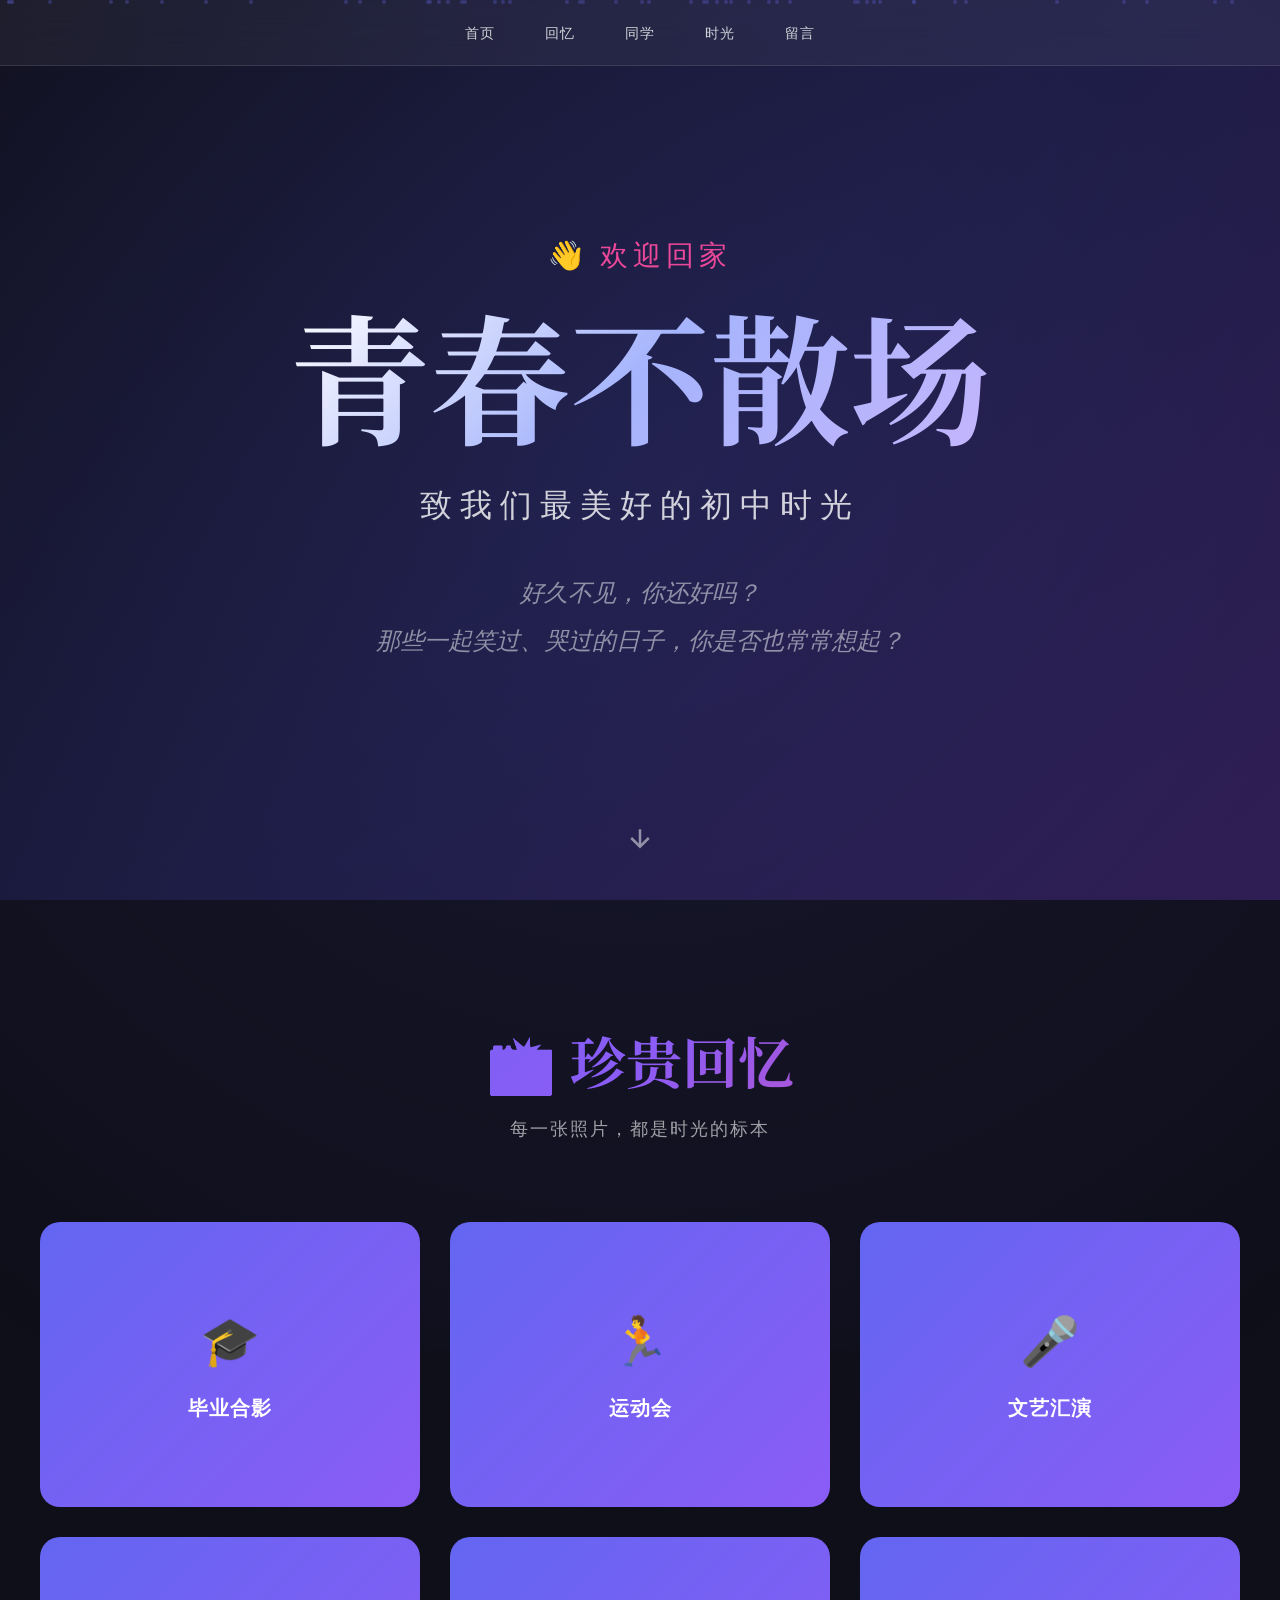
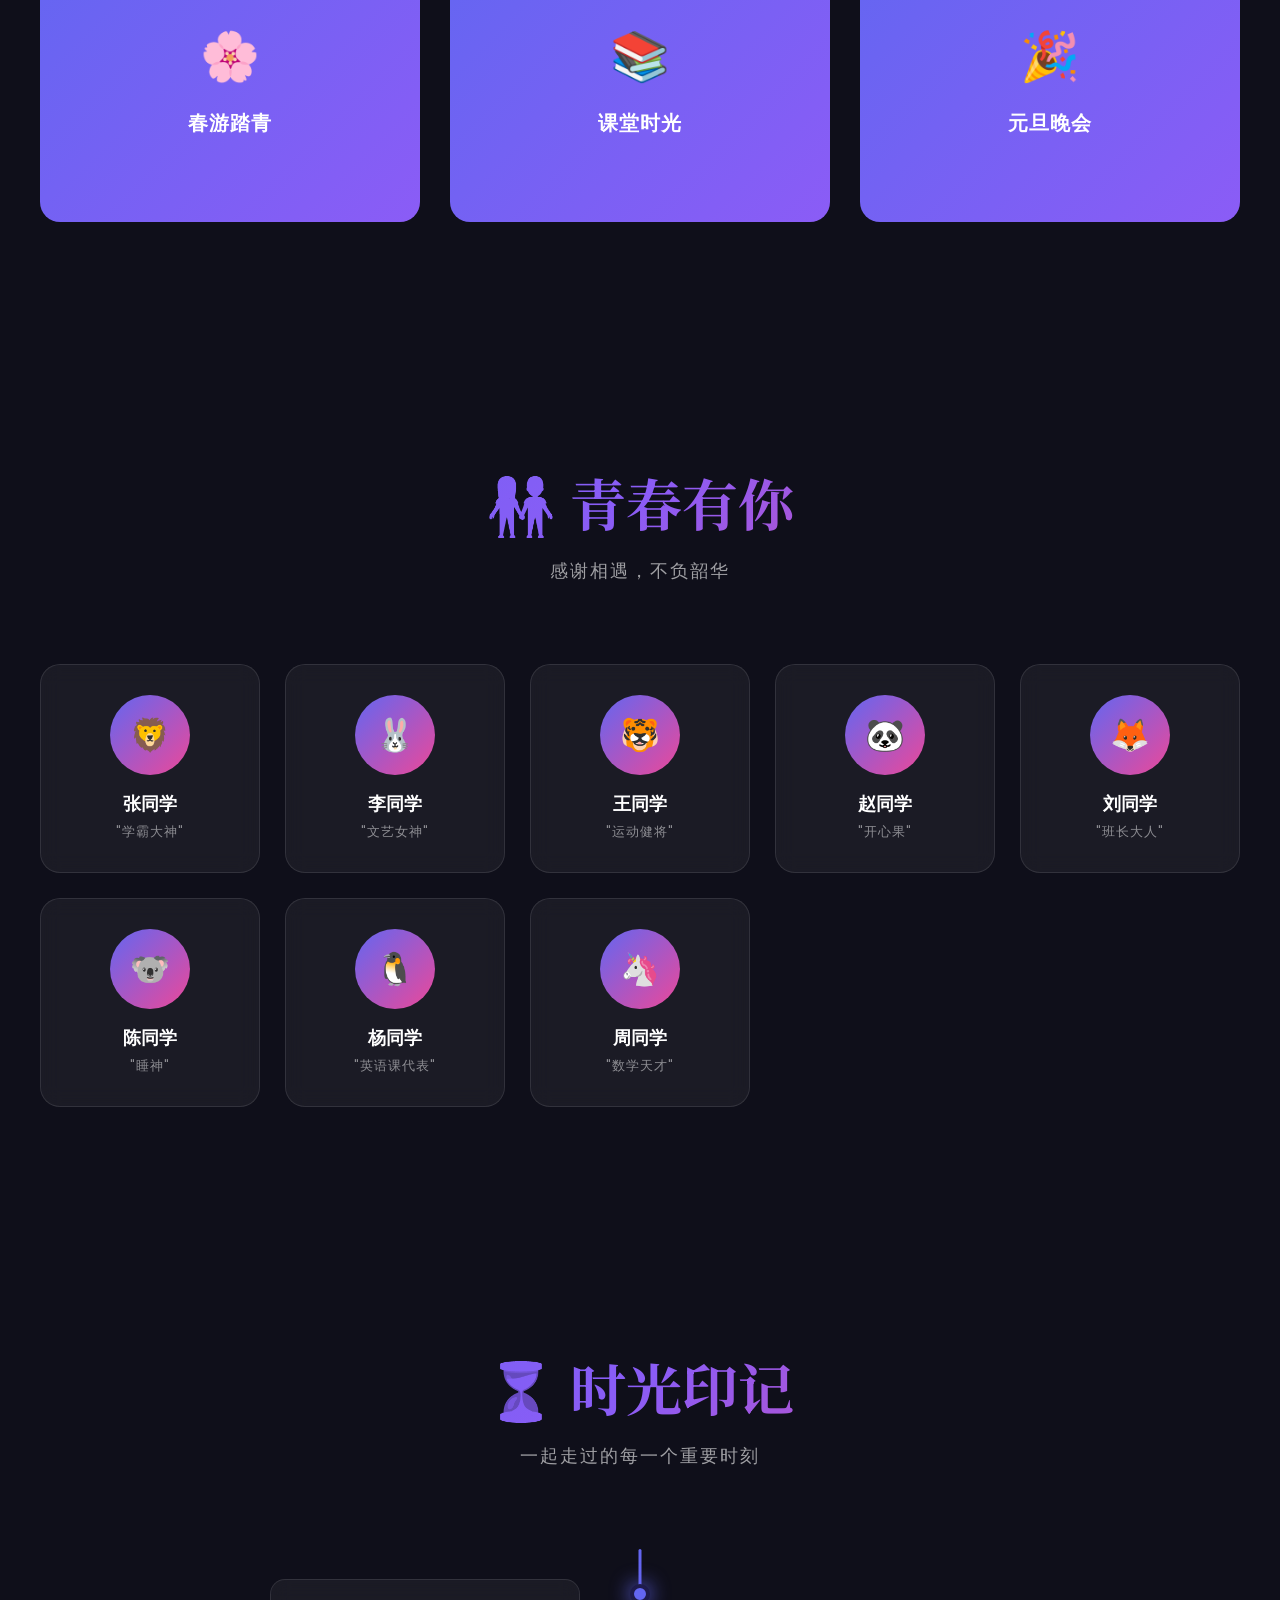
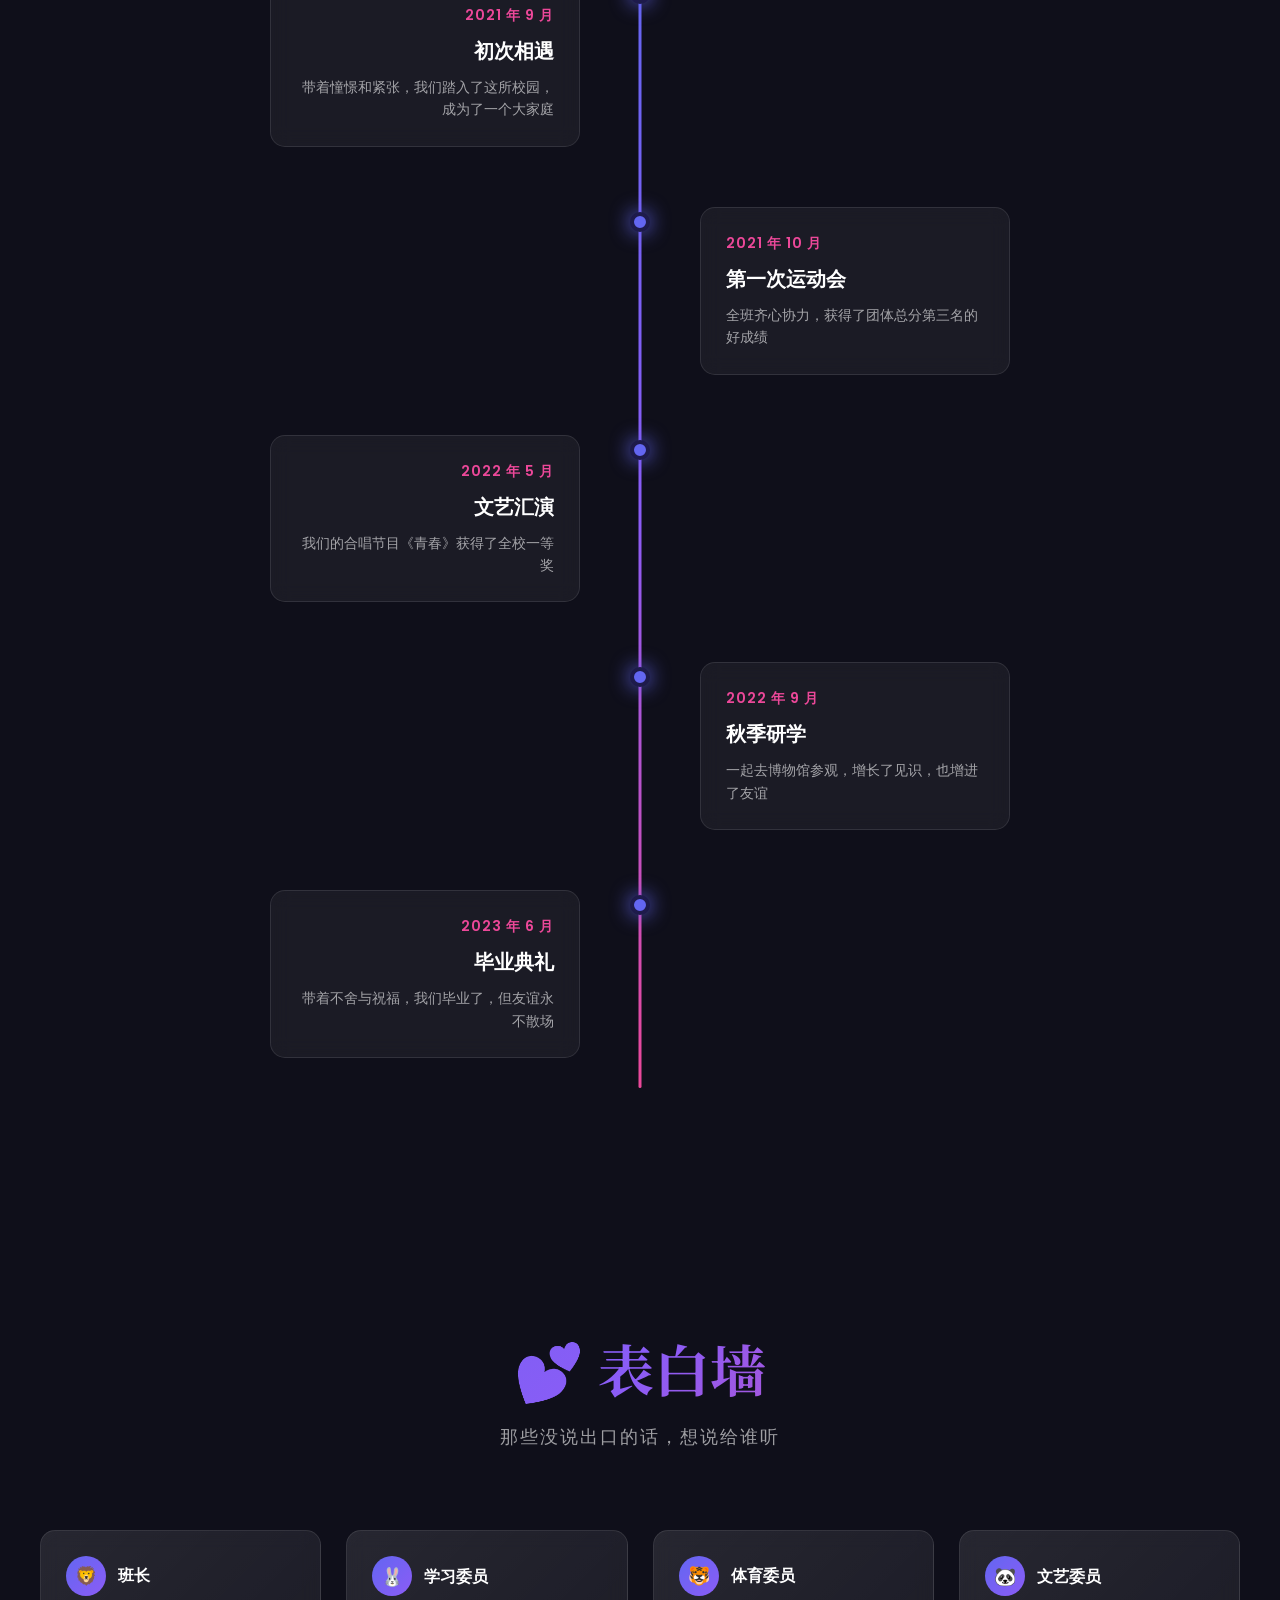
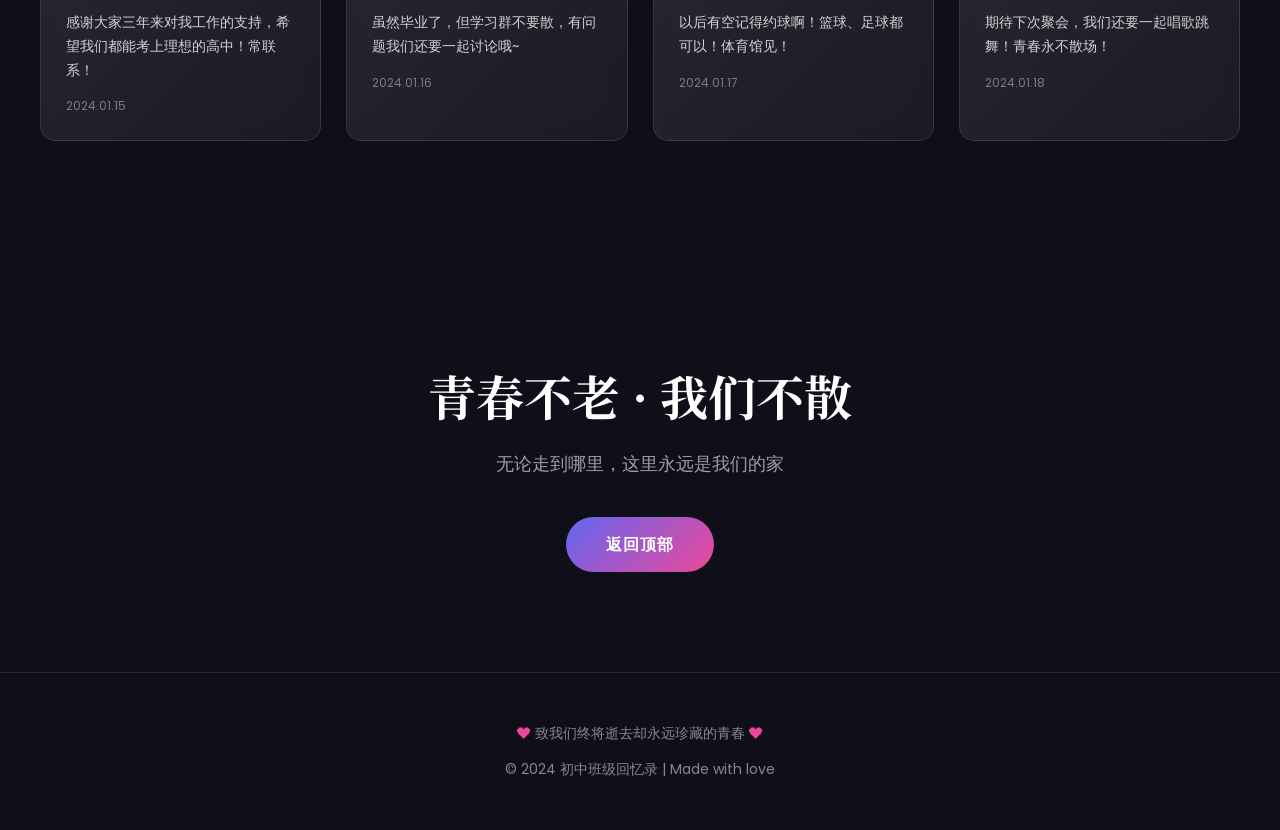
==== index.html @ 896d6f44 "Add files via upload" ====
<!DOCTYPE html>
<html lang="zh-CN">
<head>
    <meta charset="UTF-8">
    <meta name="viewport" content="width=device-width, initial-scale=1.0">
    <title>我们的初中时光 - 班级回忆录</title>
    <link href="https://fonts.googleapis.com/css2?family=Noto+Serif+SC:wght@400;700&family=Poppins:wght@300;400;600&display=swap" rel="stylesheet">
    <style>
        * {
            margin: 0;
            padding: 0;
            box-sizing: border-box;
        }
        
        :root {
            --primary: #6366f1;
            --secondary: #8b5cf6;
            --accent: #ec4899;
            --dark: #1e1b4b;
            --light: #f8fafc;
        }
        
        html {
            scroll-behavior: smooth;
        }
        
        body {
            font-family: 'Poppins', 'Microsoft YaHei', sans-serif;
            background: #0f0f1a;
            color: #fff;
            overflow-x: hidden;
        }
        
        /* 动态背景 */
        .bg-animation {
            position: fixed;
            top: 0;
            left: 0;
            width: 100%;
            height: 100%;
            z-index: -1;
            background: linear-gradient(135deg, #0f0f1a 0%, #1a1a3e 50%, #2d1b4e 100%);
        }
        
        .bg-animation::before {
            content: '';
            position: absolute;
            top: -50%;
            left: -50%;
            width: 200%;
            height: 200%;
            background: radial-gradient(circle, rgba(99,102,241,0.1) 0%, transparent 70%);
            animation: rotate 30s linear infinite;
        }
        
        @keyframes rotate {
            0% { transform: rotate(0deg); }
            100% { transform: rotate(360deg); }
        }
        
        /* 粒子效果 */
        .particles {
            position: fixed;
            top: 0;
            left: 0;
            width: 100%;
            height: 100%;
            z-index: -1;
            overflow: hidden;
        }
        
        .particle {
            position: absolute;
            width: 4px;
            height: 4px;
            background: rgba(99,102,241,0.6);
            border-radius: 50%;
            animation: float 15s infinite;
        }
        
        @keyframes float {
            0%, 100% { transform: translateY(100vh) rotate(0deg); opacity: 0; }
            10% { opacity: 1; }
            90% { opacity: 1; }
            100% { transform: translateY(-100vh) rotate(720deg); opacity: 0; }
        }
        
        /* 导航栏 - 玻璃拟态 */
        nav {
            position: fixed;
            top: 0;
            width: 100%;
            padding: 20px 0;
            z-index: 1000;
            background: rgba(255,255,255,0.05);
            backdrop-filter: blur(20px);
            border-bottom: 1px solid rgba(255,255,255,0.1);
            transition: all 0.3s;
        }
        
        nav.scrolled {
            background: rgba(15,15,26,0.95);
            padding: 15px 0;
        }
        
        nav ul {
            list-style: none;
            display: flex;
            justify-content: center;
            gap: 50px;
        }
        
        nav a {
            text-decoration: none;
            color: rgba(255,255,255,0.8);
            font-weight: 500;
            font-size: 14px;
            letter-spacing: 1px;
            text-transform: uppercase;
            position: relative;
            transition: color 0.3s;
        }
        
        nav a::after {
            content: '';
            position: absolute;
            bottom: -5px;
            left: 0;
            width: 0;
            height: 2px;
            background: linear-gradient(90deg, var(--primary), var(--accent));
            transition: width 0.3s;
        }
        
        nav a:hover {
            color: #fff;
        }
        
        nav a:hover::after {
            width: 100%;
        }
        
        /* 主容器 */
        .container {
            max-width: 1400px;
            margin: 0 auto;
            padding: 0 40px;
        }
        
        /* Hero 区域 */
        .hero {
            height: 100vh;
            display: flex;
            flex-direction: column;
            justify-content: center;
            align-items: center;
            text-align: center;
            position: relative;
            padding: 0 5%;
        }
        
        .hero-content {
            max-width: 100%;
        }
        
        .welcome-text {
            font-size: clamp(18px, 3vw, 28px);
            color: var(--accent);
            letter-spacing: 5px;
            margin-bottom: 20px;
            animation: fadeInUp 1s ease;
            text-transform: uppercase;
        }
        
        .hero h1 {
            font-family: 'Noto Serif SC', serif;
            font-size: clamp(56px, 12vw, 140px);
            font-weight: 700;
            background: linear-gradient(135deg, #fff 0%, #a5b4fc 50%, #c4b5fd 100%);
            -webkit-background-clip: text;
            -webkit-text-fill-color: transparent;
            background-clip: text;
            margin-bottom: 30px;
            animation: fadeInUp 1s ease 0.2s backwards;
            line-height: 1.1;
        }
        
        .hero-subtitle {
            font-size: clamp(20px, 4vw, 32px);
            color: rgba(255,255,255,0.8);
            letter-spacing: 8px;
            animation: fadeInUp 1s ease 0.4s backwards;
            text-transform: uppercase;
        }
        
        .hero-nostalgia {
            font-size: clamp(16px, 3vw, 24px);
            color: rgba(255,255,255,0.5);
            margin-top: 40px;
            line-height: 2;
            font-style: italic;
            animation: fadeInUp 1s ease 0.6s backwards;
            max-width: 800px;
            margin-left: auto;
            margin-right: auto;
        }
        
        .hero-scroll {
            position: absolute;
            bottom: 40px;
            animation: bounce 2s infinite;
        }
        
        .hero-scroll svg {
            width: 30px;
            height: 30px;
            stroke: rgba(255,255,255,0.5);
        }
        
        @keyframes fadeInUp {
            from {
                opacity: 0;
                transform: translateY(30px);
            }
            to {
                opacity: 1;
                transform: translateY(0);
            }
        }
        
        @keyframes bounce {
            0%, 100% { transform: translateY(0); }
            50% { transform: translateY(10px); }
        }
        
        /* 章节通用样式 */
        section {
            padding: 120px 0;
            position: relative;
        }
        
        .section-header {
            text-align: center;
            margin-bottom: 80px;
        }
        
        .section-header h2 {
            font-family: 'Noto Serif SC', serif;
            font-size: clamp(32px, 5vw, 56px);
            margin-bottom: 15px;
            background: linear-gradient(135deg, var(--primary), var(--secondary), var(--accent));
            -webkit-background-clip: text;
            -webkit-text-fill-color: transparent;
            background-clip: text;
        }
        
        .section-header p {
            color: rgba(255,255,255,0.6);
            font-size: 18px;
            letter-spacing: 2px;
        }
        
        /* 照片墙 - 3D 卡片 */
        .photo-grid {
            display: grid;
            grid-template-columns: repeat(auto-fit, minmax(300px, 1fr));
            gap: 30px;
        }
        
        .photo-card {
            position: relative;
            border-radius: 20px;
            overflow: hidden;
            aspect-ratio: 4/3;
            cursor: pointer;
            transition: all 0.5s cubic-bezier(0.4, 0, 0.2, 1);
        }
        
        .photo-card::before {
            content: '';
            position: absolute;
            inset: 0;
            background: linear-gradient(135deg, var(--primary), var(--secondary));
            z-index: 1;
        }
        
        .photo-card:hover {
            transform: translateY(-10px) scale(1.02);
            box-shadow: 0 30px 60px rgba(99,102,241,0.3);
        }
        
        .photo-content {
            position: absolute;
            inset: 0;
            z-index: 2;
            display: flex;
            flex-direction: column;
            justify-content: center;
            align-items: center;
            padding: 30px;
        }
        
        .photo-icon {
            font-size: 48px;
            margin-bottom: 15px;
        }
        
        .photo-title {
            font-size: 20px;
            font-weight: 600;
            letter-spacing: 1px;
        }
        
        .photo-overlay {
            position: absolute;
            inset: 0;
            background: rgba(0,0,0,0.7);
            z-index: 3;
            display: flex;
            align-items: center;
            justify-content: center;
            opacity: 0;
            transition: opacity 0.3s;
        }
        
        .photo-card:hover .photo-overlay {
            opacity: 1;
        }
        
        .photo-overlay span {
            color: #fff;
            font-size: 16px;
            letter-spacing: 2px;
        }
        
        /* 同学录 - 悬浮卡片 */
        .classmate-grid {
            display: grid;
            grid-template-columns: repeat(auto-fill, minmax(180px, 1fr));
            gap: 25px;
        }
        
        .classmate-card {
            background: rgba(255,255,255,0.05);
            border: 1px solid rgba(255,255,255,0.1);
            border-radius: 20px;
            padding: 30px 20px;
            text-align: center;
            backdrop-filter: blur(10px);
            transition: all 0.4s cubic-bezier(0.4, 0, 0.2, 1);
            position: relative;
            overflow: hidden;
        }
        
        .classmate-card::before {
            content: '';
            position: absolute;
            top: 0;
            left: -100%;
            width: 100%;
            height: 100%;
            background: linear-gradient(90deg, transparent, rgba(255,255,255,0.1), transparent);
            transition: left 0.5s;
        }
        
        .classmate-card:hover::before {
            left: 100%;
        }
        
        .classmate-card:hover {
            transform: translateY(-10px);
            background: rgba(255,255,255,0.1);
            border-color: var(--primary);
            box-shadow: 0 20px 40px rgba(99,102,241,0.2);
        }
        
        .avatar {
            width: 80px;
            height: 80px;
            border-radius: 50%;
            background: linear-gradient(135deg, var(--primary), var(--accent));
            margin: 0 auto 15px;
            display: flex;
            align-items: center;
            justify-content: center;
            font-size: 32px;
        }
        
        .classmate-name {
            font-size: 18px;
            font-weight: 600;
            margin-bottom: 5px;
        }
        
        .classmate-nickname {
            font-size: 13px;
            color: rgba(255,255,255,0.5);
            letter-spacing: 1px;
        }
        
        /* 时间轴 - 垂直设计 */
        .timeline {
            position: relative;
            max-width: 800px;
            margin: 0 auto;
        }
        
        .timeline::before {
            content: '';
            position: absolute;
            left: 50%;
            transform: translateX(-50%);
            width: 3px;
            height: 100%;
            background: linear-gradient(180deg, var(--primary), var(--secondary), var(--accent));
            border-radius: 3px;
        }
        
        .timeline-item {
            position: relative;
            padding: 30px;
            width: 50%;
            opacity: 0;
            transform: translateY(50px);
            transition: all 0.6s ease;
        }
        
        .timeline-item.visible {
            opacity: 1;
            transform: translateY(0);
        }
        
        .timeline-item:nth-child(odd) {
            left: 0;
            padding-right: 60px;
            text-align: right;
        }
        
        .timeline-item:nth-child(even) {
            left: 50%;
            padding-left: 60px;
        }
        
        .timeline-dot {
            position: absolute;
            top: 35px;
            width: 20px;
            height: 20px;
            background: var(--primary);
            border: 4px solid var(--dark);
            border-radius: 50%;
            box-shadow: 0 0 20px var(--primary);
        }
        
        .timeline-item:nth-child(odd) .timeline-dot {
            right: -10px;
        }
        
        .timeline-item:nth-child(even) .timeline-dot {
            left: -10px;
        }
        
        .timeline-content {
            background: rgba(255,255,255,0.05);
            border: 1px solid rgba(255,255,255,0.1);
            border-radius: 15px;
            padding: 25px;
            backdrop-filter: blur(10px);
            transition: all 0.3s;
        }
        
        .timeline-content:hover {
            background: rgba(255,255,255,0.1);
            transform: scale(1.02);
        }
        
        .timeline-date {
            font-size: 14px;
            color: var(--accent);
            font-weight: 600;
            margin-bottom: 10px;
            letter-spacing: 1px;
        }
        
        .timeline-title {
            font-size: 20px;
            font-weight: 600;
            margin-bottom: 10px;
        }
        
        .timeline-desc {
            font-size: 14px;
            color: rgba(255,255,255,0.6);
            line-height: 1.6;
        }
        
        /* 留言板 - 便签风格 */
        .message-board {
            display: grid;
            grid-template-columns: repeat(auto-fit, minmax(280px, 1fr));
            gap: 25px;
        }
        
        .message-card {
            background: linear-gradient(135deg, rgba(255,255,255,0.1), rgba(255,255,255,0.05));
            border: 1px solid rgba(255,255,255,0.1);
            border-radius: 15px;
            padding: 25px;
            position: relative;
            transition: all 0.3s;
            backdrop-filter: blur(10px);
        }
        
        .message-card:hover {
            transform: translateY(-5px) rotate(2deg);
            box-shadow: 0 15px 35px rgba(99,102,241,0.2);
        }
        
        .message-card:nth-child(even):hover {
            transform: translateY(-5px) rotate(-2deg);
        }
        
        .message-author {
            display: flex;
            align-items: center;
            gap: 12px;
            margin-bottom: 15px;
        }
        
        .message-avatar {
            width: 40px;
            height: 40px;
            border-radius: 50%;
            background: linear-gradient(135deg, var(--primary), var(--secondary));
            display: flex;
            align-items: center;
            justify-content: center;
            font-size: 18px;
        }
        
        .message-name {
            font-weight: 600;
            font-size: 16px;
        }
        
        .message-content {
            color: rgba(255,255,255,0.8);
            line-height: 1.7;
            font-size: 14px;
        }
        
        .message-date {
            margin-top: 15px;
            font-size: 12px;
            color: rgba(255,255,255,0.4);
        }
        
        /* CTA 区域 */
        .cta {
            text-align: center;
            padding: 100px 0;
        }
        
        .cta h2 {
            font-family: 'Noto Serif SC', serif;
            font-size: clamp(32px, 5vw, 48px);
            margin-bottom: 20px;
        }
        
        .cta p {
            color: rgba(255,255,255,0.6);
            font-size: 18px;
            margin-bottom: 40px;
        }
        
        .btn {
            display: inline-block;
            padding: 15px 40px;
            background: linear-gradient(135deg, var(--primary), var(--accent));
            color: #fff;
            text-decoration: none;
            border-radius: 30px;
            font-weight: 600;
            letter-spacing: 1px;
            transition: all 0.3s;
            border: none;
            cursor: pointer;
        }
        
        .btn:hover {
            transform: translateY(-3px);
            box-shadow: 0 15px 30px rgba(99,102,241,0.4);
        }
        
        /* 页脚 */
        footer {
            text-align: center;
            padding: 50px 0;
            border-top: 1px solid rgba(255,255,255,0.1);
        }
        
        footer p {
            color: rgba(255,255,255,0.5);
            font-size: 14px;
        }
        
        .heart {
            color: var(--accent);
            animation: heartbeat 1.5s infinite;
        }
        
        @keyframes heartbeat {
            0%, 100% { transform: scale(1); }
            50% { transform: scale(1.2); }
        }
        
        /* 响应式 */
        @media (max-width: 768px) {
            nav ul {
                gap: 25px;
            }
            
            .timeline::before {
                left: 20px;
            }
            
            .timeline-item {
                width: 100%;
                left: 0 !important;
                padding-left: 50px !important;
                padding-right: 0 !important;
                text-align: left !important;
            }
            
            .timeline-dot {
                left: 10px !important;
                right: auto !important;
            }
            
            .container {
                padding: 0 20px;
            }
        }
        
        /* 滚动动画类 */
        .fade-in {
            opacity: 0;
            transform: translateY(30px);
            transition: all 0.6s ease;
        }
        
        .fade-in.visible {
            opacity: 1;
            transform: translateY(0);
        }
    </style>
</head>
<body>
    <!-- 动态背景 -->
    <div class="bg-animation"></div>
    
    <!-- 粒子效果 -->
    <div class="particles" id="particles"></div>
    
    <!-- 导航栏 -->
    <nav id="navbar">
        <ul>
            <li><a href="#home">首页</a></li>
            <li><a href="#photos">回忆</a></li>
            <li><a href="#classmates">同学</a></li>
            <li><a href="#timeline">时光</a></li>
            <li><a href="#messages">留言</a></li>
        </ul>
    </nav>
    
    <!-- Hero 区域 -->
    <section class="hero" id="home">
        <div class="hero-content">
            <p class="welcome-text">👋 欢迎回家</p>
            <h1>青春不散场</h1>
            <p class="hero-subtitle">致我们最美好的初中时光</p>
            <p class="hero-nostalgia">好久不见，你还好吗？<br>那些一起笑过、哭过的日子，你是否也常常想起？</p>
        </div>
        <div class="hero-scroll">
            <svg viewBox="0 0 24 24" fill="none" stroke="currentColor" stroke-width="2">
                <path d="M12 5v14M5 12l7 7 7-7"/>
            </svg>
        </div>
    </section>
    
    <div class="container">
        <!-- 照片墙 -->
        <section id="photos">
            <div class="section-header fade-in">
                <h2>📸 珍贵回忆</h2>
                <p>每一张照片，都是时光的标本</p>
            </div>
            <div class="photo-grid">
                <div class="photo-card fade-in">
                    <div class="photo-content">
                        <div class="photo-icon">🎓</div>
                        <div class="photo-title">毕业合影</div>
                    </div>
                    <div class="photo-overlay"><span>点击查看</span></div>
                </div>
                <div class="photo-card fade-in">
                    <div class="photo-content">
                        <div class="photo-icon">🏃</div>
                        <div class="photo-title">运动会</div>
                    </div>
                    <div class="photo-overlay"><span>点击查看</span></div>
                </div>
                <div class="photo-card fade-in">
                    <div class="photo-content">
                        <div class="photo-icon">🎤</div>
                        <div class="photo-title">文艺汇演</div>
                    </div>
                    <div class="photo-overlay"><span>点击查看</span></div>
                </div>
                <div class="photo-card fade-in">
                    <div class="photo-content">
                        <div class="photo-icon">🌸</div>
                        <div class="photo-title">春游踏青</div>
                    </div>
                    <div class="photo-overlay"><span>点击查看</span></div>
                </div>
                <div class="photo-card fade-in">
                    <div class="photo-content">
                        <div class="photo-icon">📚</div>
                        <div class="photo-title">课堂时光</div>
                    </div>
                    <div class="photo-overlay"><span>点击查看</span></div>
                </div>
                <div class="photo-card fade-in">
                    <div class="photo-content">
                        <div class="photo-icon">🎉</div>
                        <div class="photo-title">元旦晚会</div>
                    </div>
                    <div class="photo-overlay"><span>点击查看</span></div>
                </div>
            </div>
        </section>
        
        <!-- 同学录 -->
        <section id="classmates">
            <div class="section-header fade-in">
                <h2>👫 青春有你</h2>
                <p>感谢相遇，不负韶华</p>
            </div>
            <div class="classmate-grid">
                <div class="classmate-card fade-in">
                    <div class="avatar">🦁</div>
                    <div class="classmate-name">张同学</div>
                    <div class="classmate-nickname">"学霸大神"</div>
                </div>
                <div class="classmate-card fade-in">
                    <div class="avatar">🐰</div>
                    <div class="classmate-name">李同学</div>
                    <div class="classmate-nickname">"文艺女神"</div>
                </div>
                <div class="classmate-card fade-in">
                    <div class="avatar">🐯</div>
                    <div class="classmate-name">王同学</div>
                    <div class="classmate-nickname">"运动健将"</div>
                </div>
                <div class="classmate-card fade-in">
                    <div class="avatar">🐼</div>
                    <div class="classmate-name">赵同学</div>
                    <div class="classmate-nickname">"开心果"</div>
                </div>
                <div class="classmate-card fade-in">
                    <div class="avatar">🦊</div>
                    <div class="classmate-name">刘同学</div>
                    <div class="classmate-nickname">"班长大人"</div>
                </div>
                <div class="classmate-card fade-in">
                    <div class="avatar">🐨</div>
                    <div class="classmate-name">陈同学</div>
                    <div class="classmate-nickname">"睡神"</div>
                </div>
                <div class="classmate-card fade-in">
                    <div class="avatar">🐧</div>
                    <div class="classmate-name">杨同学</div>
                    <div class="classmate-nickname">"英语课代表"</div>
                </div>
                <div class="classmate-card fade-in">
                    <div class="avatar">🦄</div>
                    <div class="classmate-name">周同学</div>
                    <div class="classmate-nickname">"数学天才"</div>
                </div>
            </div>
        </section>
        
        <!-- 时间轴 -->
        <section id="timeline">
            <div class="section-header fade-in">
                <h2>⏳ 时光印记</h2>
                <p>一起走过的每一个重要时刻</p>
            </div>
            <div class="timeline">
                <div class="timeline-item">
                    <div class="timeline-dot"></div>
                    <div class="timeline-content">
                        <div class="timeline-date">2021 年 9 月</div>
                        <div class="timeline-title">初次相遇</div>
                        <div class="timeline-desc">带着憧憬和紧张，我们踏入了这所校园，成为了一个大家庭</div>
                    </div>
                </div>
                <div class="timeline-item">
                    <div class="timeline-dot"></div>
                    <div class="timeline-content">
                        <div class="timeline-date">2021 年 10 月</div>
                        <div class="timeline-title">第一次运动会</div>
                        <div class="timeline-desc">全班齐心协力，获得了团体总分第三名的好成绩</div>
                    </div>
                </div>
                <div class="timeline-item">
                    <div class="timeline-dot"></div>
                    <div class="timeline-content">
                        <div class="timeline-date">2022 年 5 月</div>
                        <div class="timeline-title">文艺汇演</div>
                        <div class="timeline-desc">我们的合唱节目《青春》获得了全校一等奖</div>
                    </div>
                </div>
                <div class="timeline-item">
                    <div class="timeline-dot"></div>
                    <div class="timeline-content">
                        <div class="timeline-date">2022 年 9 月</div>
                        <div class="timeline-title">秋季研学</div>
                        <div class="timeline-desc">一起去博物馆参观，增长了见识，也增进了友谊</div>
                    </div>
                </div>
                <div class="timeline-item">
                    <div class="timeline-dot"></div>
                    <div class="timeline-content">
                        <div class="timeline-date">2023 年 6 月</div>
                        <div class="timeline-title">毕业典礼</div>
                        <div class="timeline-desc">带着不舍与祝福，我们毕业了，但友谊永不散场</div>
                    </div>
                </div>
            </div>
        </section>
        
        <!-- 留言板 -->
        <section id="messages">
            <div class="section-header fade-in">
                <h2>💕 表白墙</h2>
                <p>那些没说出口的话，想说给谁听</p>
            </div>
            <div class="message-board">
                <div class="message-card fade-in">
                    <div class="message-author">
                        <div class="message-avatar">🦁</div>
                        <div class="message-name">班长</div>
                    </div>
                    <div class="message-content">
                        感谢大家三年来对我工作的支持，希望我们都能考上理想的高中！常联系！
                    </div>
                    <div class="message-date">2024.01.15</div>
                </div>
                <div class="message-card fade-in">
                    <div class="message-author">
                        <div class="message-avatar">🐰</div>
                        <div class="message-name">学习委员</div>
                    </div>
                    <div class="message-content">
                        虽然毕业了，但学习群不要散，有问题我们还要一起讨论哦~
                    </div>
                    <div class="message-date">2024.01.16</div>
                </div>
                <div class="message-card fade-in">
                    <div class="message-author">
                        <div class="message-avatar">🐯</div>
                        <div class="message-name">体育委员</div>
                    </div>
                    <div class="message-content">
                        以后有空记得约球啊！篮球、足球都可以！体育馆见！
                    </div>
                    <div class="message-date">2024.01.17</div>
                </div>
                <div class="message-card fade-in">
                    <div class="message-author">
                        <div class="message-avatar">🐼</div>
                        <div class="message-name">文艺委员</div>
                    </div>
                    <div class="message-content">
                        期待下次聚会，我们还要一起唱歌跳舞！青春永不散场！
                    </div>
                    <div class="message-date">2024.01.18</div>
                </div>
            </div>
        </section>
        
        <!-- CTA -->
        <section class="cta fade-in">
            <h2>青春不老 · 我们不散</h2>
            <p>无论走到哪里，这里永远是我们的家</p>
            <a href="#home" class="btn">返回顶部</a>
        </section>
    </div>
    
    <!-- 页脚 -->
    <footer>
        <p>
            <span class="heart">❤</span> 致我们终将逝去却永远珍藏的青春 
            <span class="heart">❤</span>
        </p>
        <p style="margin-top: 15px;">© 2024 初中班级回忆录 | Made with love</p>
    </footer>
    
    <script>
        // 粒子效果
        function createParticles() {
            const container = document.getElementById('particles');
            for (let i = 0; i < 50; i++) {
                const particle = document.createElement('div');
                particle.className = 'particle';
                particle.style.left = Math.random() * 100 + '%';
                particle.style.animationDelay = Math.random() * 15 + 's';
                particle.style.animationDuration = (Math.random() * 10 + 10) + 's';
                container.appendChild(particle);
            }
        }
        createParticles();
        
        // 导航栏滚动效果
        window.addEventListener('scroll', () => {
            const nav = document.getElementById('navbar');
            if (window.scrollY > 50) {
                nav.classList.add('scrolled');
            } else {
                nav.classList.remove('scrolled');
            }
        });
        
        // 滚动动画
        const observerOptions = {
            threshold: 0.1,
            rootMargin: '0px 0px -50px 0px'
        };
        
        const observer = new IntersectionObserver((entries) => {
            entries.forEach(entry => {
                if (entry.isIntersecting) {
                    entry.target.classList.add('visible');
                }
            });
        }, observerOptions);
        
        document.querySelectorAll('.fade-in, .timeline-item').forEach(el => {
            observer.observe(el);
        });
        
        // 平滑滚动
        document.querySelectorAll('a[href^="#"]').forEach(anchor => {
            anchor.addEventListener('click', function (e) {
                e.preventDefault();
                const target = document.querySelector(this.getAttribute('href'));
                if (target) {
                    target.scrollIntoView({ behavior: 'smooth' });
                }
            });
        });
    </script>
</body>
</html>
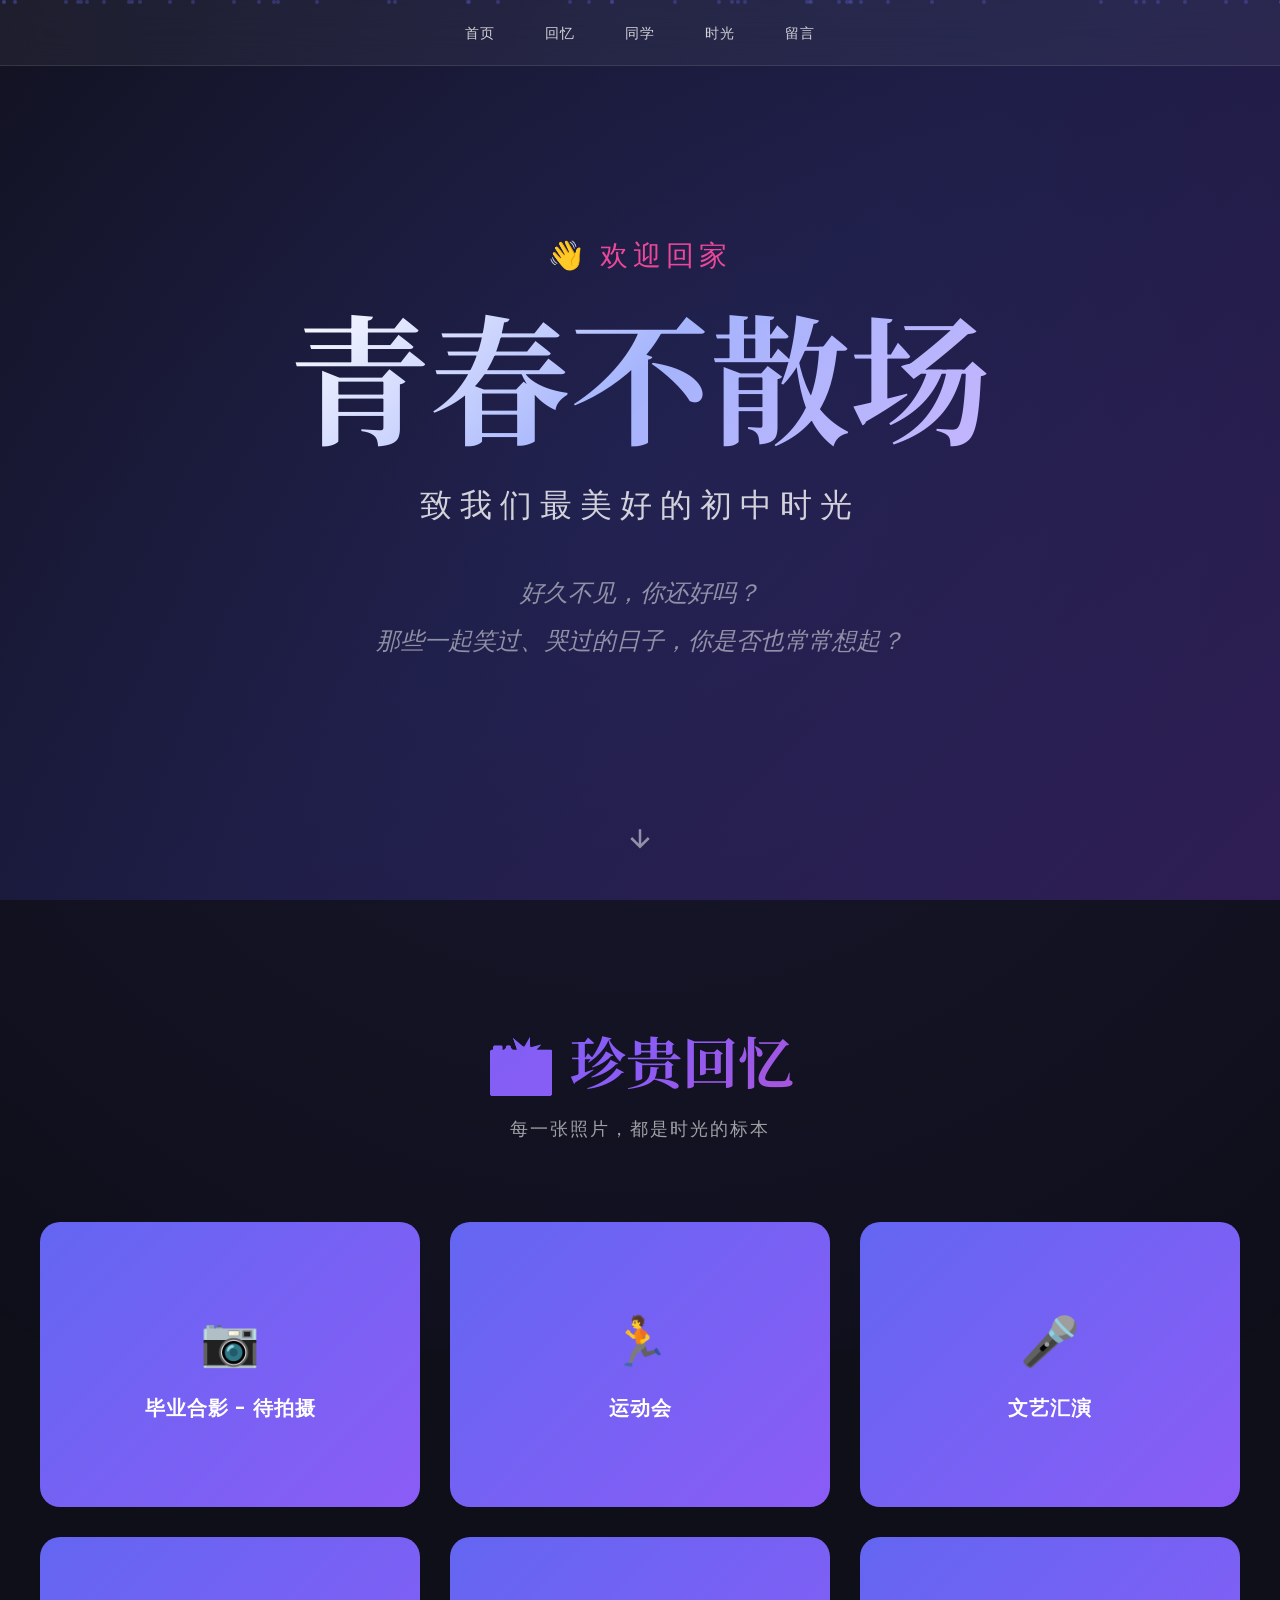
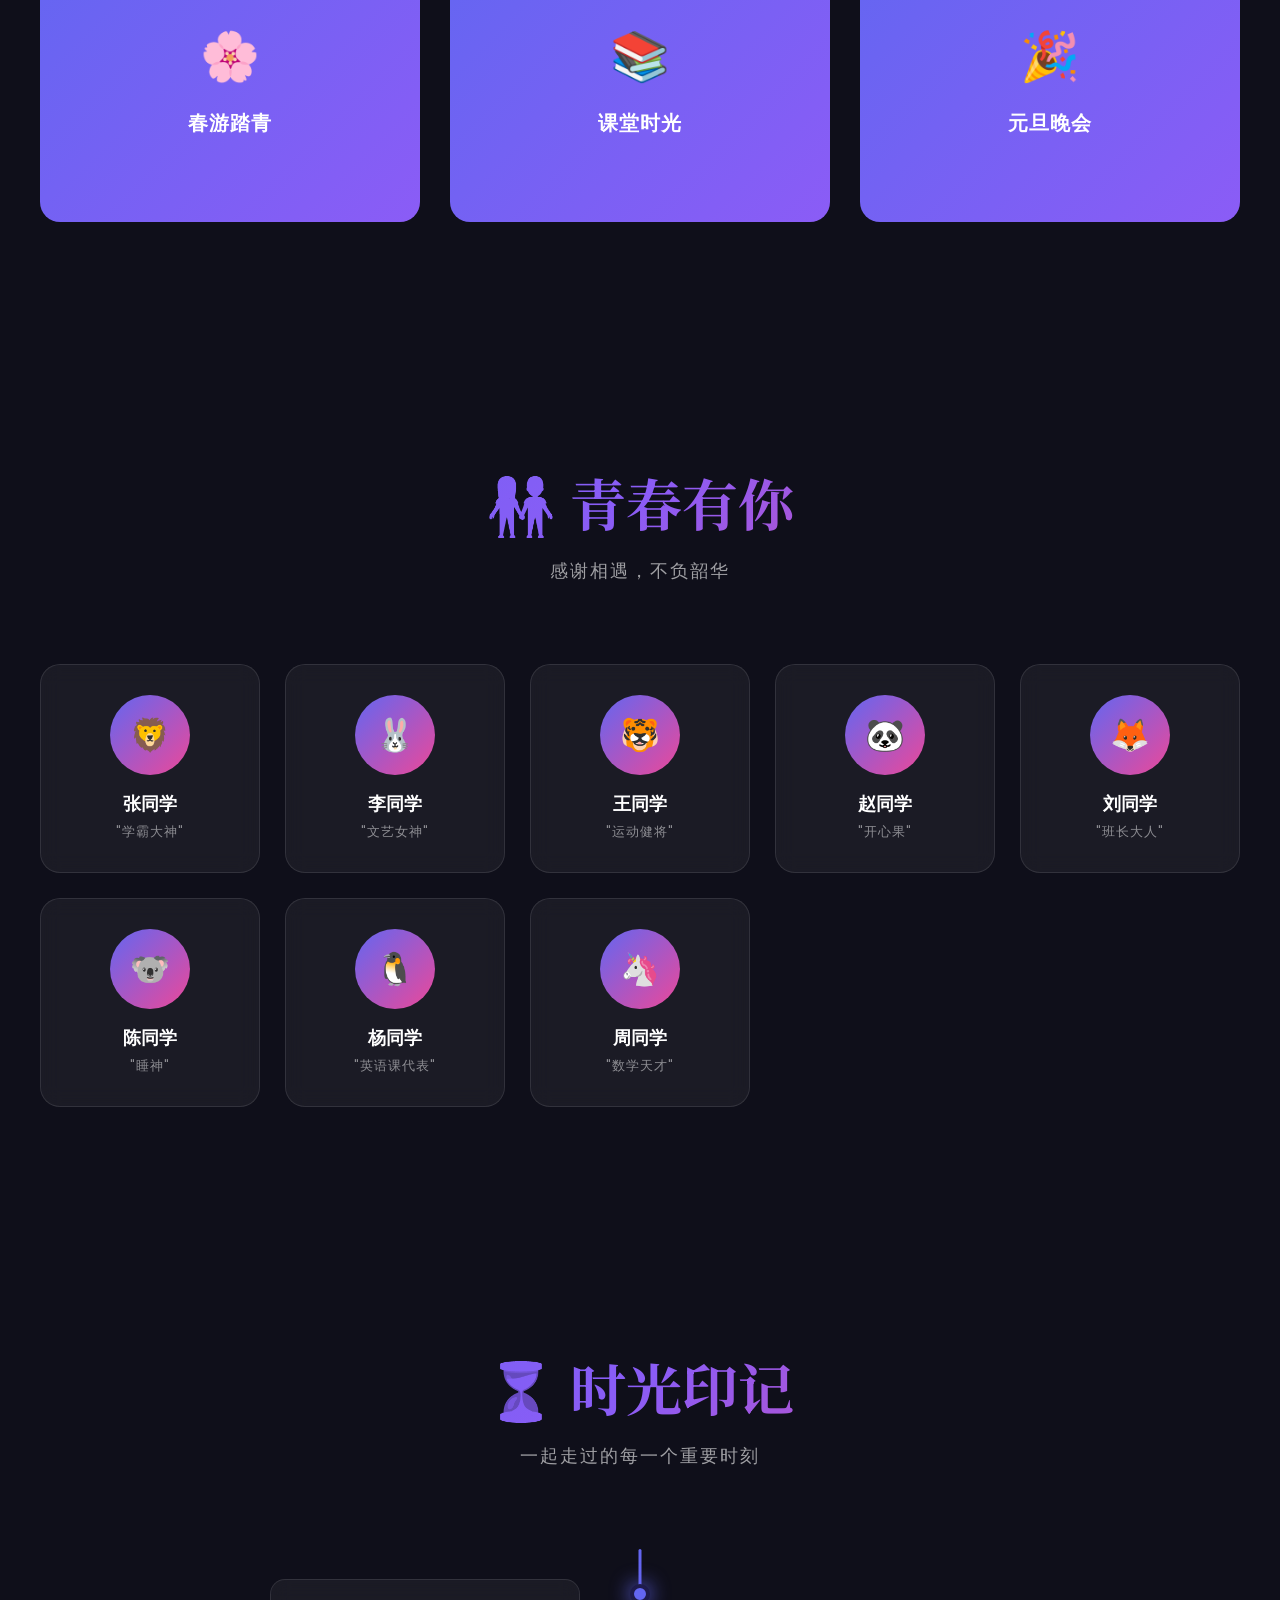
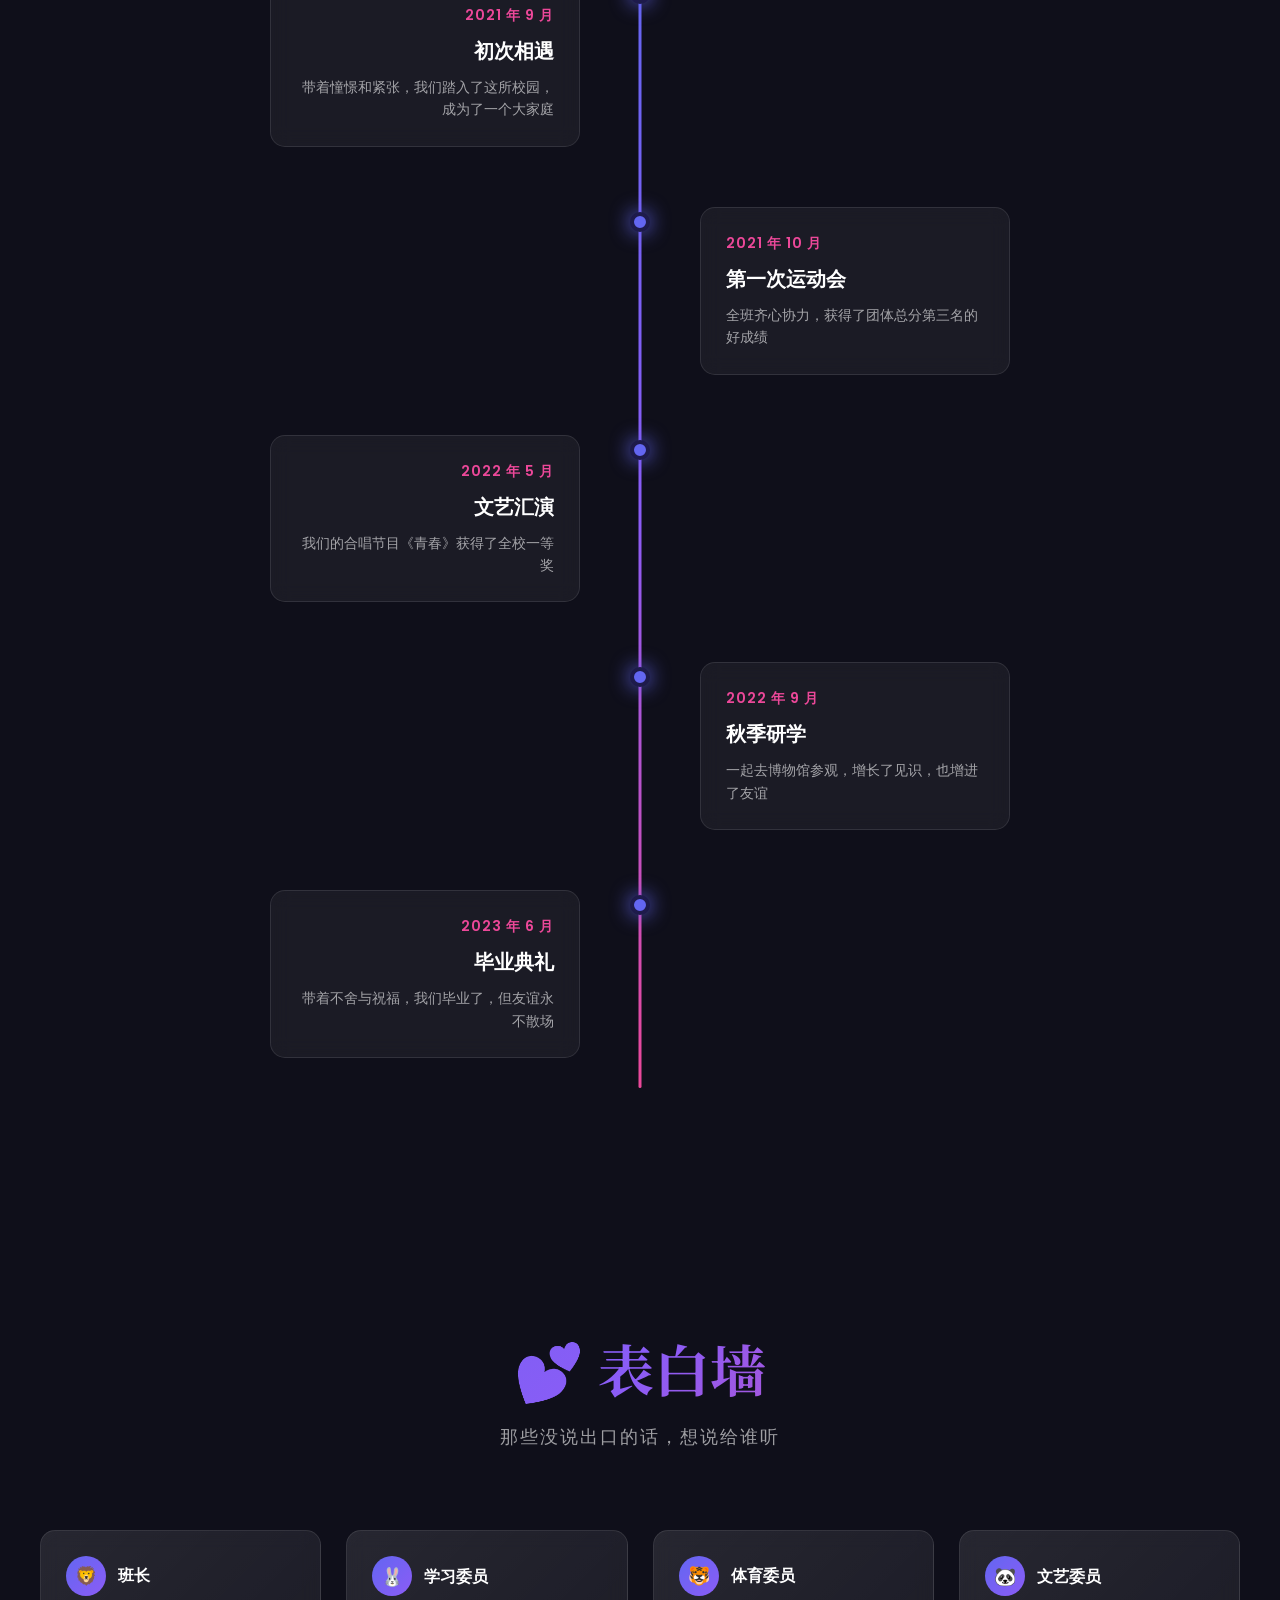
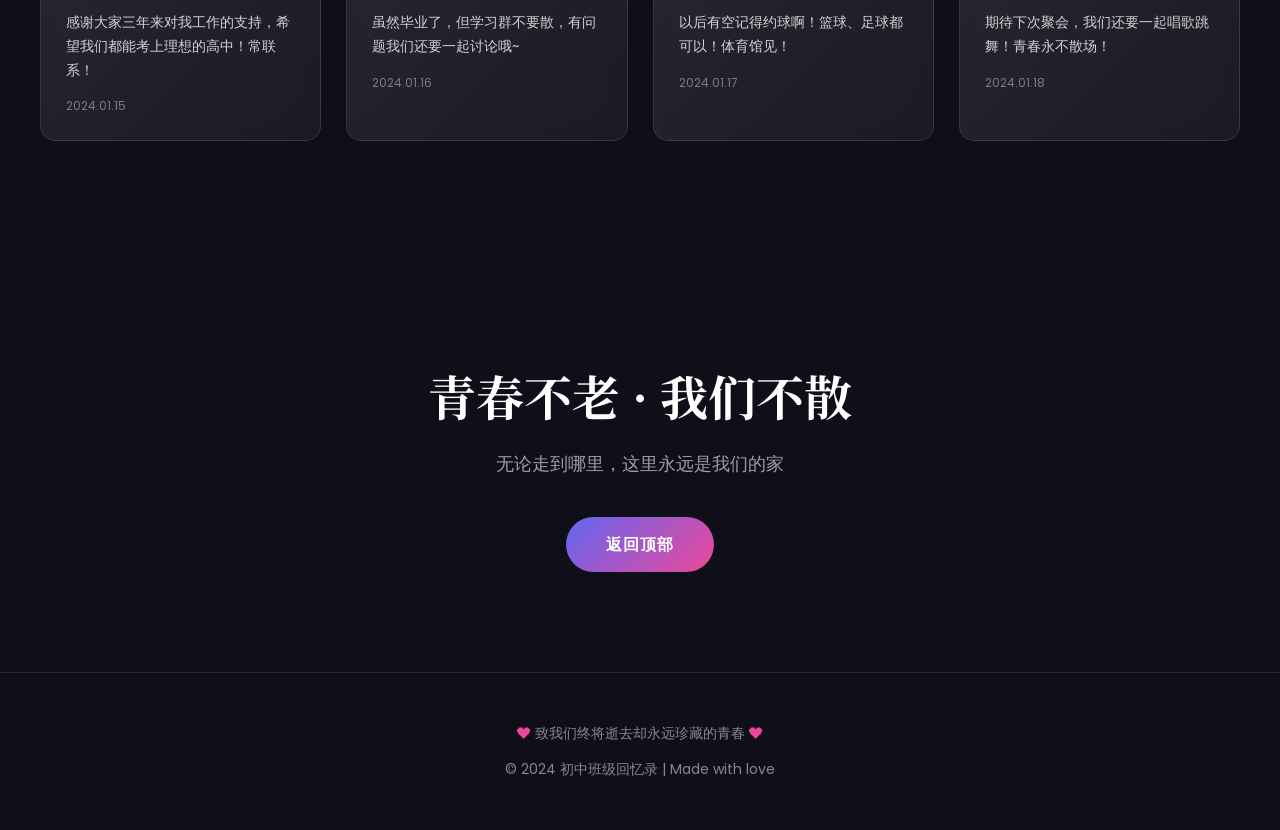
==== commit 7f8006e8: "Add files via upload" ====
--- a/index.html
+++ b/index.html
@@ -696,13 +696,16 @@
                 <p>每一张照片，都是时光的标本</p>
             </div>
             <div class="photo-grid">
+                <a href="photos-graduation.html" style="text-decoration: none; color: inherit;">
                 <div class="photo-card fade-in">
                     <div class="photo-content">
-                        <div class="photo-icon">🎓</div>
-                        <div class="photo-title">毕业合影</div>
-                    </div>
-                    <div class="photo-overlay"><span>点击查看</span></div>
-                </div>
+                        <div class="photo-icon">📷</div>
+                        <div class="photo-title">毕业合影 - 待拍摄</div>
+                    </div>
+                    <div class="photo-overlay"><span>敬请期待</span></div>
+                </div>
+                </a>
+                <a href="photos-sports.html" style="text-decoration: none; color: inherit;">
                 <div class="photo-card fade-in">
                     <div class="photo-content">
                         <div class="photo-icon">🏃</div>
@@ -710,6 +713,8 @@
                     </div>
                     <div class="photo-overlay"><span>点击查看</span></div>
                 </div>
+                </a>
+                <a href="photos-performance.html" style="text-decoration: none; color: inherit;">
                 <div class="photo-card fade-in">
                     <div class="photo-content">
                         <div class="photo-icon">🎤</div>
@@ -717,6 +722,8 @@
                     </div>
                     <div class="photo-overlay"><span>点击查看</span></div>
                 </div>
+                </a>
+                <a href="photos-spring.html" style="text-decoration: none; color: inherit;">
                 <div class="photo-card fade-in">
                     <div class="photo-content">
                         <div class="photo-icon">🌸</div>
@@ -724,6 +731,8 @@
                     </div>
                     <div class="photo-overlay"><span>点击查看</span></div>
                 </div>
+                </a>
+                <a href="photos-class.html" style="text-decoration: none; color: inherit;">
                 <div class="photo-card fade-in">
                     <div class="photo-content">
                         <div class="photo-icon">📚</div>
@@ -731,6 +740,8 @@
                     </div>
                     <div class="photo-overlay"><span>点击查看</span></div>
                 </div>
+                </a>
+                <a href="photos-party.html" style="text-decoration: none; color: inherit;">
                 <div class="photo-card fade-in">
                     <div class="photo-content">
                         <div class="photo-icon">🎉</div>
@@ -738,6 +749,7 @@
                     </div>
                     <div class="photo-overlay"><span>点击查看</span></div>
                 </div>
+                </a>
             </div>
         </section>
         
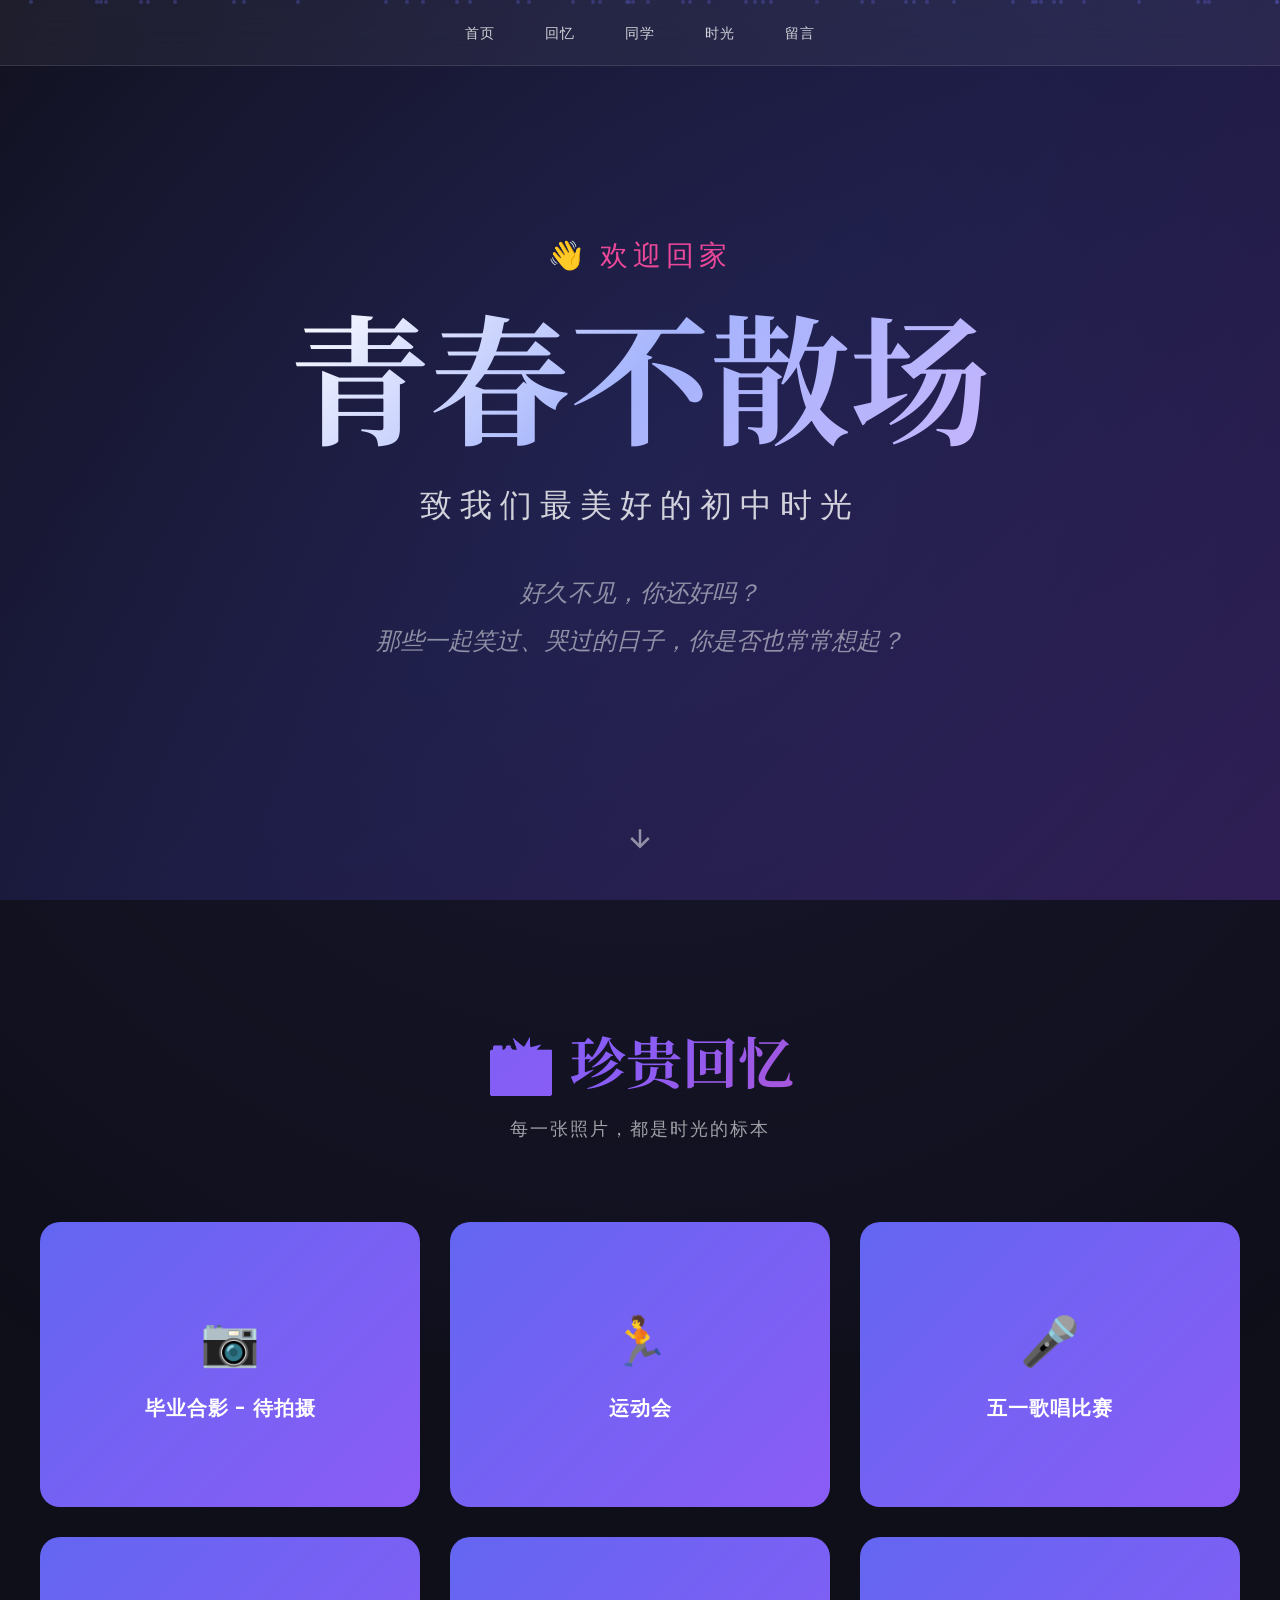
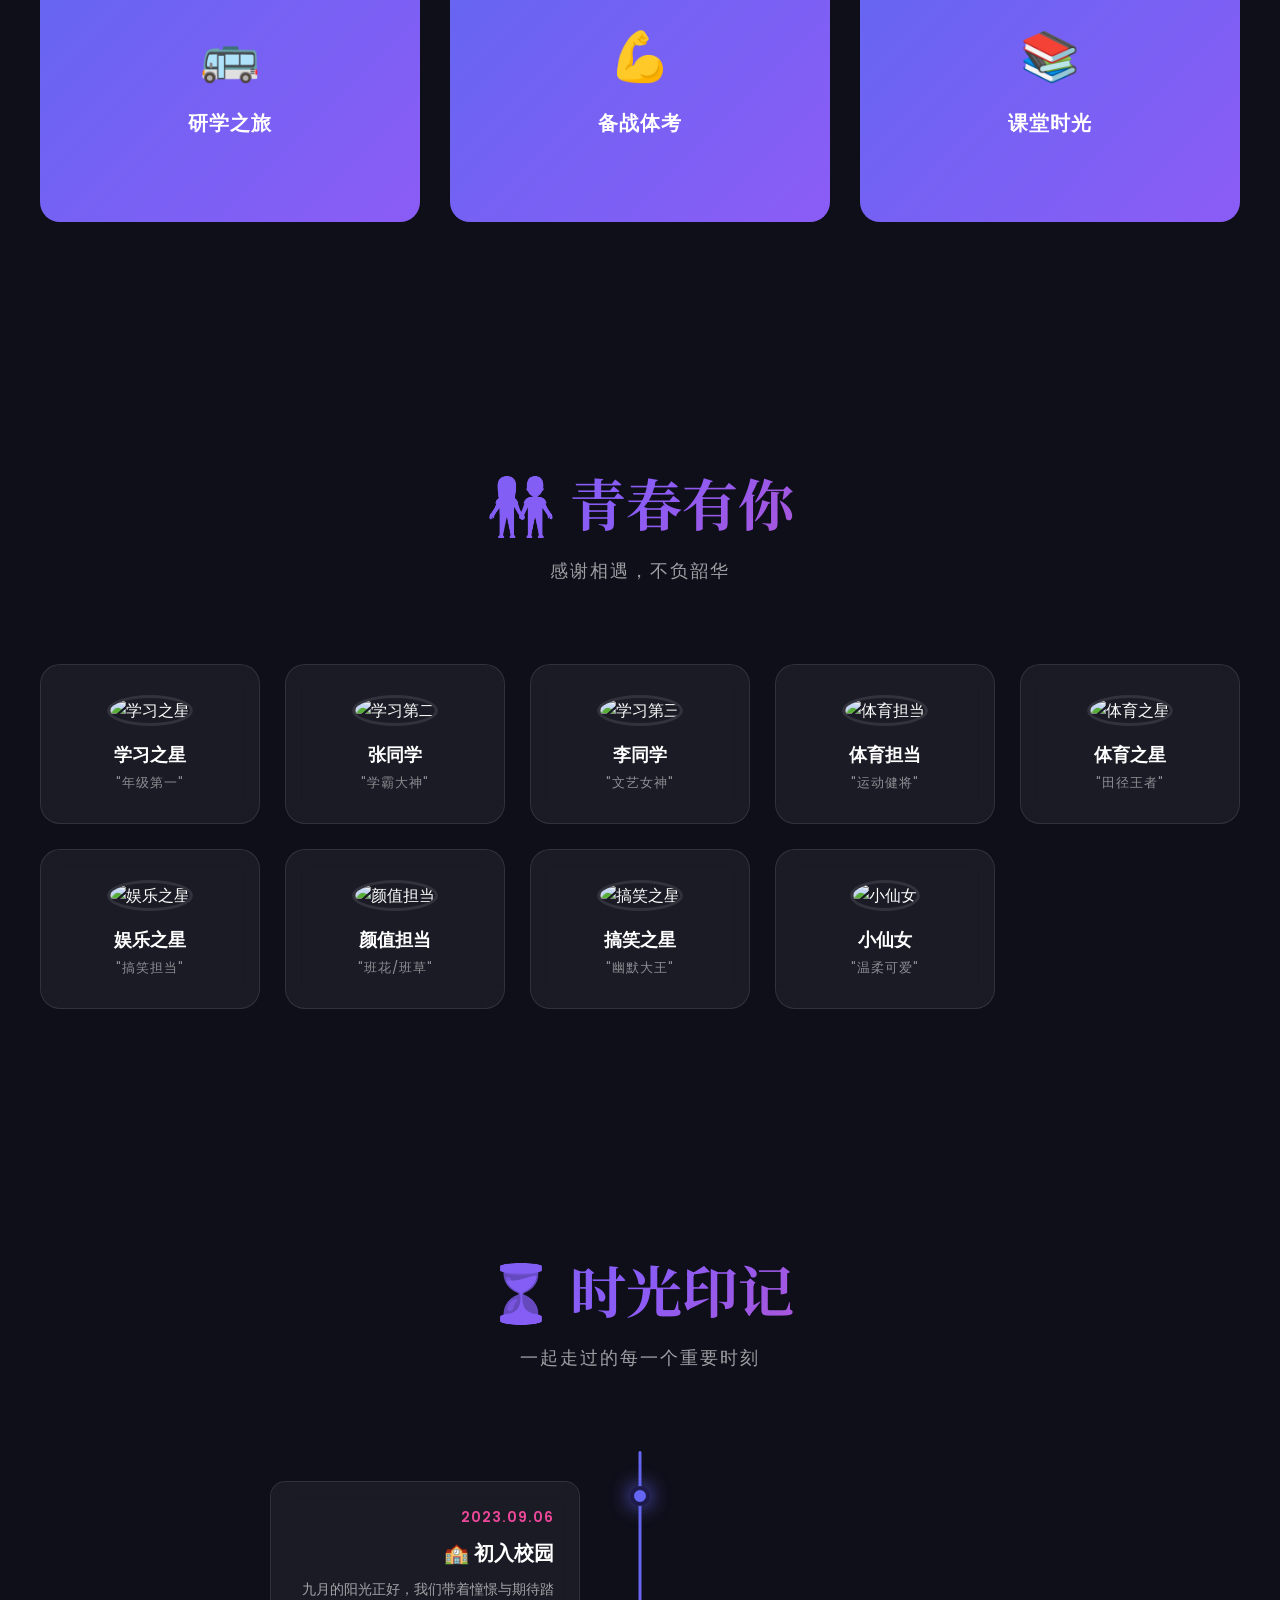
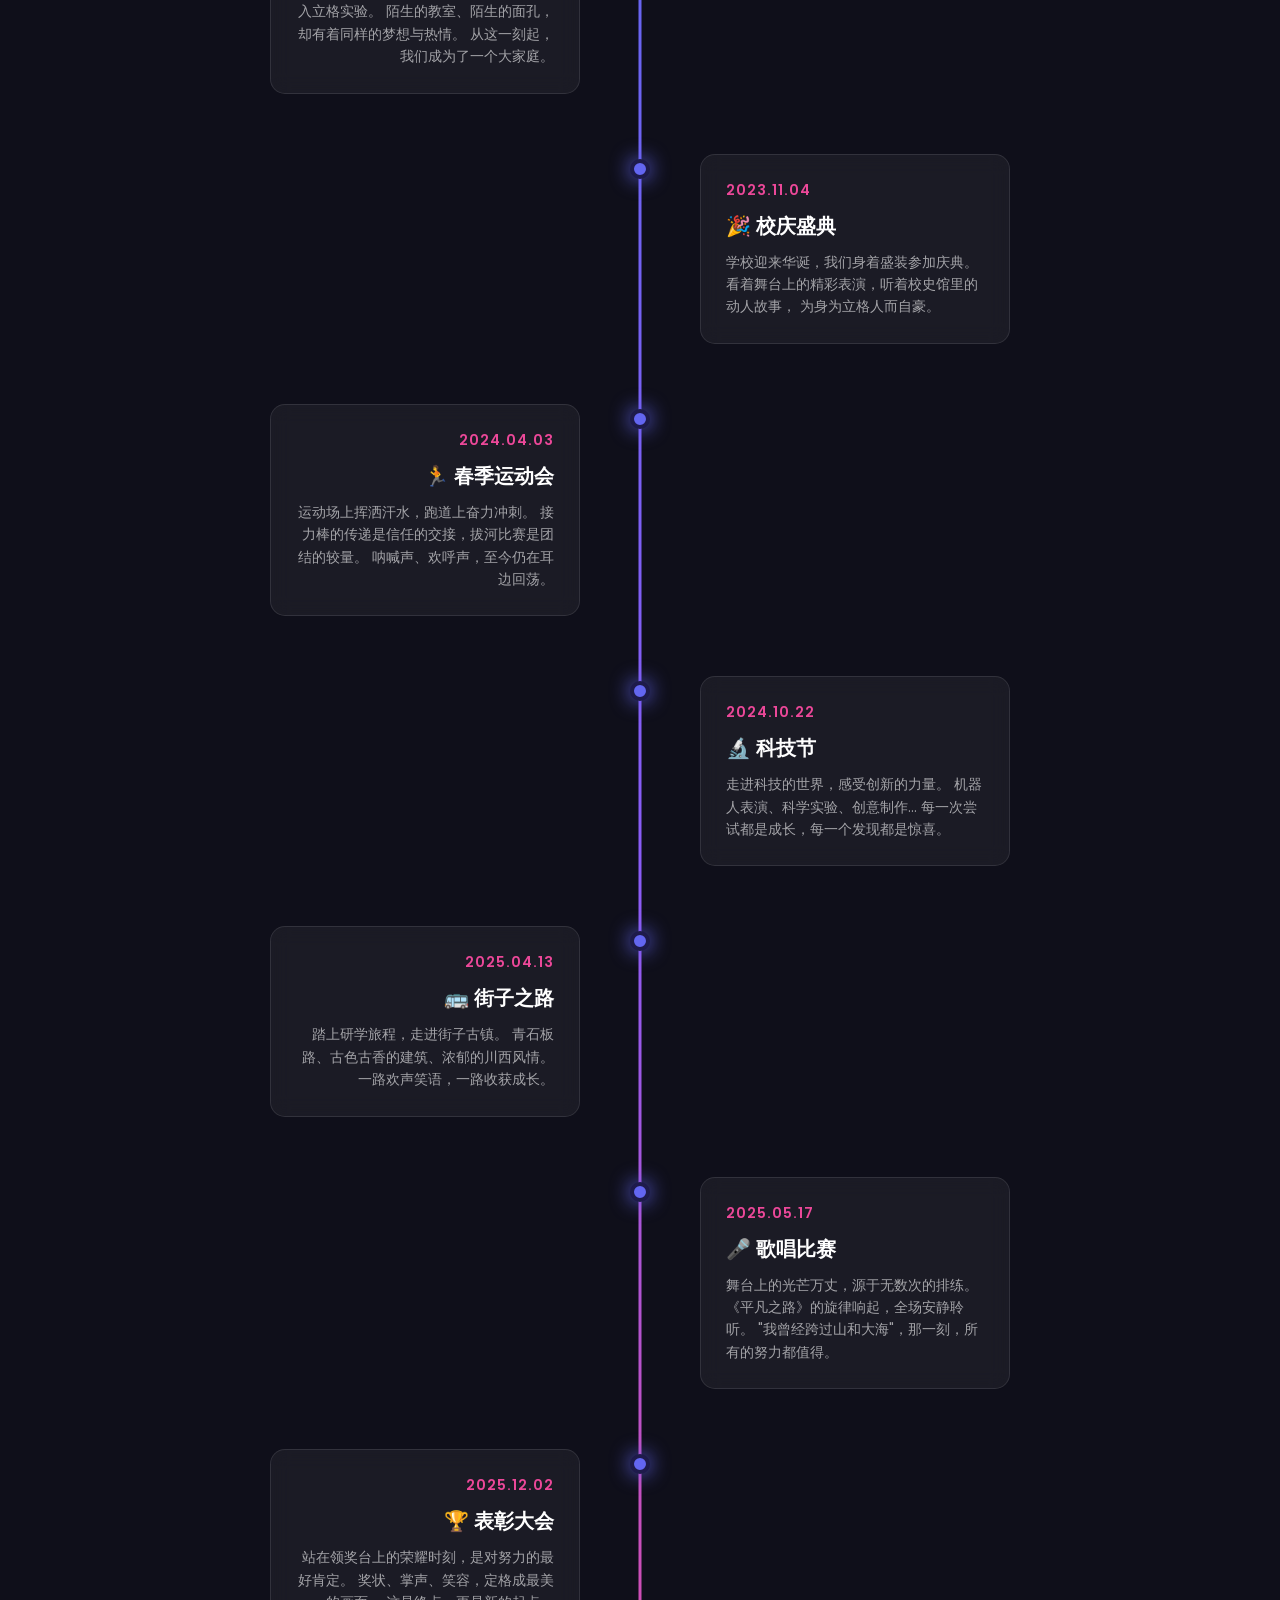
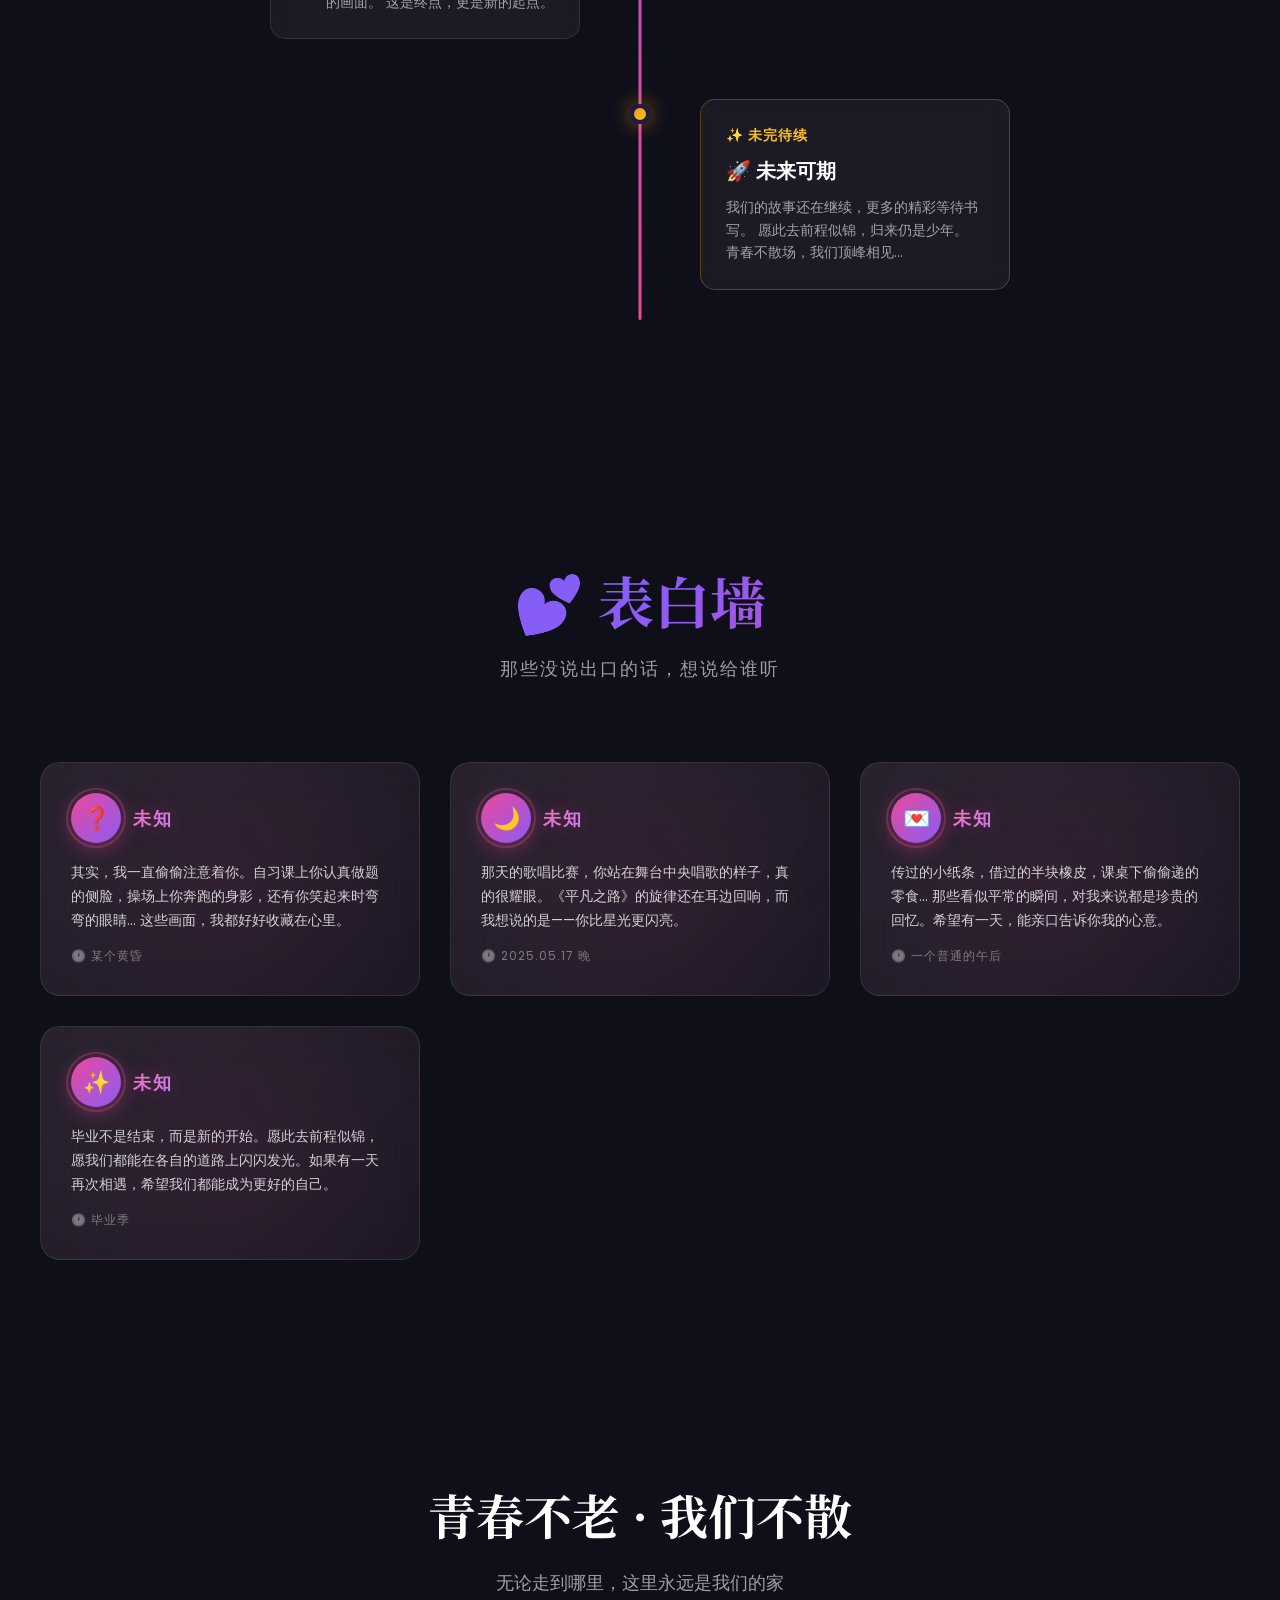
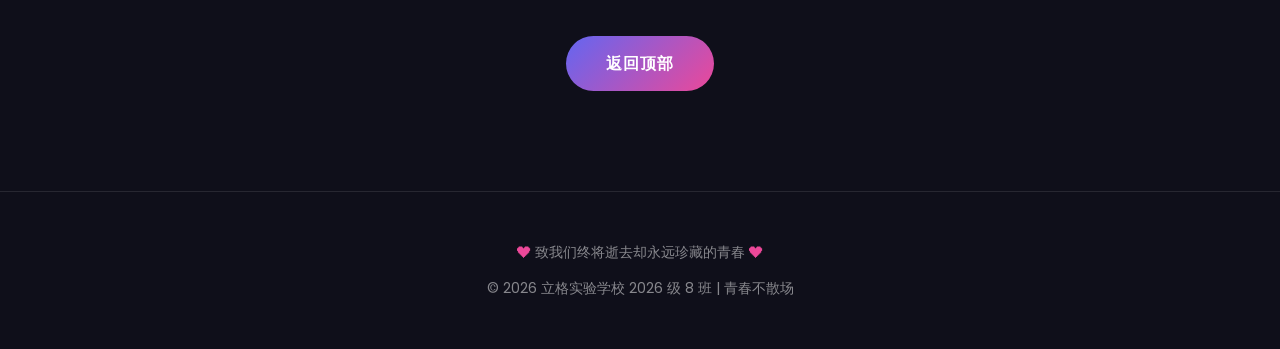
==== commit c805b5af: "Add files via upload" ====
--- a/index.html
+++ b/index.html
@@ -374,6 +374,21 @@
             box-shadow: 0 20px 40px rgba(99,102,241,0.2);
         }
         
+        .classmate-photo {
+            width: 100px;
+            height: 100px;
+            border-radius: 50%;
+            object-fit: cover;
+            margin: 0 auto 15px;
+            border: 3px solid rgba(255,255,255,0.1);
+            transition: all 0.3s;
+        }
+        
+        .classmate-card:hover .classmate-photo {
+            border-color: var(--primary);
+            transform: scale(1.05);
+        }
+        
         .avatar {
             width: 80px;
             height: 80px;
@@ -494,53 +509,186 @@
             line-height: 1.6;
         }
         
-        /* 留言板 - 便签风格 */
+        /* 留言板 - 高级动效 */
         .message-board {
             display: grid;
             grid-template-columns: repeat(auto-fit, minmax(280px, 1fr));
-            gap: 25px;
-        }
-        
+            gap: 30px;
+            perspective: 1000px;
+        }
+
         .message-card {
-            background: linear-gradient(135deg, rgba(255,255,255,0.1), rgba(255,255,255,0.05));
+            background: linear-gradient(135deg, rgba(255,255,255,0.08), rgba(255,255,255,0.03));
             border: 1px solid rgba(255,255,255,0.1);
-            border-radius: 15px;
-            padding: 25px;
+            border-radius: 20px;
+            padding: 30px;
             position: relative;
-            transition: all 0.3s;
-            backdrop-filter: blur(10px);
-        }
-        
+            transition: all 0.5s cubic-bezier(0.4, 0, 0.2, 1);
+            backdrop-filter: blur(20px);
+            overflow: hidden;
+            opacity: 0;
+            transform: translateY(50px) rotateY(10deg);
+            animation: cardReveal 0.8s ease forwards;
+        }
+
+        .message-card:nth-child(1) { animation-delay: 0.1s; }
+        .message-card:nth-child(2) { animation-delay: 0.2s; }
+        .message-card:nth-child(3) { animation-delay: 0.3s; }
+        .message-card:nth-child(4) { animation-delay: 0.4s; }
+
+        @keyframes cardReveal {
+            to {
+                opacity: 1;
+                transform: translateY(0) rotateY(0);
+            }
+        }
+
+        /* 光晕效果 */
+        .message-card::before {
+            content: '';
+            position: absolute;
+            top: -50%;
+            left: -50%;
+            width: 200%;
+            height: 200%;
+            background: radial-gradient(circle, rgba(236,72,153,0.1) 0%, transparent 70%);
+            animation: haloRotate 8s linear infinite;
+            pointer-events: none;
+        }
+
+        @keyframes haloRotate {
+            0% { transform: rotate(0deg); }
+            100% { transform: rotate(360deg); }
+        }
+
+        /* 悬停光效扫描 */
+        .message-card::after {
+            content: '';
+            position: absolute;
+            top: 0;
+            left: -100%;
+            width: 100%;
+            height: 100%;
+            background: linear-gradient(90deg, transparent, rgba(255,255,255,0.15), transparent);
+            transition: left 0.6s;
+            pointer-events: none;
+        }
+
+        .message-card:hover::after {
+            left: 100%;
+        }
+
         .message-card:hover {
-            transform: translateY(-5px) rotate(2deg);
-            box-shadow: 0 15px 35px rgba(99,102,241,0.2);
-        }
-        
+            transform: translateY(-15px) scale(1.05) rotateZ(-2deg);
+            box-shadow: 0 25px 50px rgba(236,72,153,0.3), 0 0 30px rgba(236,72,153,0.2);
+            border-color: rgba(236,72,153,0.5);
+        }
+
         .message-card:nth-child(even):hover {
-            transform: translateY(-5px) rotate(-2deg);
-        }
-        
+            transform: translateY(-15px) scale(1.05) rotateZ(2deg);
+        }
+
+        /* 头像动画 */
         .message-author {
             display: flex;
             align-items: center;
             gap: 12px;
-            margin-bottom: 15px;
-        }
-        
+            margin-bottom: 18px;
+            position: relative;
+            z-index: 1;
+        }
+
         .message-avatar {
-            width: 40px;
-            height: 40px;
+            width: 50px;
+            height: 50px;
             border-radius: 50%;
-            background: linear-gradient(135deg, var(--primary), var(--secondary));
+            background: linear-gradient(135deg, #ec4899, #8b5cf6);
             display: flex;
             align-items: center;
             justify-content: center;
+            font-size: 22px;
+            box-shadow: 0 5px 20px rgba(236,72,153,0.4);
+            animation: avatarFloat 3s ease-in-out infinite;
+            position: relative;
+            z-index: 1;
+        }
+
+        .message-card:nth-child(2) .message-avatar { animation-delay: 0.2s; }
+        .message-card:nth-child(3) .message-avatar { animation-delay: 0.4s; }
+        .message-card:nth-child(4) .message-avatar { animation-delay: 0.6s; }
+
+        @keyframes avatarFloat {
+            0%, 100% { transform: translateY(0) scale(1); }
+            50% { transform: translateY(-5px) scale(1.05); }
+        }
+
+        .message-avatar::after {
+            content: '';
+            position: absolute;
+            inset: -5px;
+            border-radius: 50%;
+            border: 2px solid rgba(236,72,153,0.3);
+            animation: pulse 2s ease-in-out infinite;
+        }
+
+        @keyframes pulse {
+            0%, 100% { transform: scale(1); opacity: 1; }
+            50% { transform: scale(1.2); opacity: 0.5; }
+        }
+
+        .message-name {
+            font-weight: 700;
             font-size: 18px;
-        }
-        
-        .message-name {
-            font-weight: 600;
-            font-size: 16px;
+            background: linear-gradient(135deg, #f472b6, #c084fc);
+            -webkit-background-clip: text;
+            -webkit-text-fill-color: transparent;
+            background-clip: text;
+            letter-spacing: 2px;
+            text-shadow: 0 0 20px rgba(236,72,153,0.3);
+        }
+
+        .message-content {
+            color: rgba(255,255,255,0.85);
+            line-height: 2;
+            font-size: 15px;
+            position: relative;
+            z-index: 1;
+        }
+
+        .message-date {
+            margin-top: 20px;
+            font-size: 13px;
+            color: rgba(236,72,153,0.6);
+            letter-spacing: 1px;
+            display: flex;
+            align-items: center;
+            gap: 8px;
+            position: relative;
+            z-index: 1;
+        }
+
+        /* 爱心漂浮 */
+        .floating-hearts {
+            position: absolute;
+            top: 0;
+            left: 0;
+            width: 100%;
+            height: 100%;
+            pointer-events: none;
+            overflow: hidden;
+        }
+
+        .heart-particle {
+            position: absolute;
+            font-size: 12px;
+            color: rgba(236,72,153,0.4);
+            animation: heartFloat 6s linear infinite;
+        }
+
+        @keyframes heartFloat {
+            0% { transform: translateY(100%) scale(0); opacity: 0; }
+            20% { opacity: 1; }
+            100% { transform: translateY(-300px) scale(1.5); opacity: 0; }
         }
         
         .message-content {
@@ -714,20 +862,29 @@
                     <div class="photo-overlay"><span>点击查看</span></div>
                 </div>
                 </a>
-                <a href="photos-performance.html" style="text-decoration: none; color: inherit;">
+                <a href="photos-singing.html" style="text-decoration: none; color: inherit;">
                 <div class="photo-card fade-in">
                     <div class="photo-content">
                         <div class="photo-icon">🎤</div>
-                        <div class="photo-title">文艺汇演</div>
+                        <div class="photo-title">五一歌唱比赛</div>
                     </div>
                     <div class="photo-overlay"><span>点击查看</span></div>
                 </div>
                 </a>
-                <a href="photos-spring.html" style="text-decoration: none; color: inherit;">
+                <a href="photos-study-tour.html" style="text-decoration: none; color: inherit;">
                 <div class="photo-card fade-in">
                     <div class="photo-content">
-                        <div class="photo-icon">🌸</div>
-                        <div class="photo-title">春游踏青</div>
+                        <div class="photo-icon">🚌</div>
+                        <div class="photo-title">研学之旅</div>
+                    </div>
+                    <div class="photo-overlay"><span>点击查看</span></div>
+                </div>
+                </a>
+                <a href="photos-sports-exam.html" style="text-decoration: none; color: inherit;">
+                <div class="photo-card fade-in">
+                    <div class="photo-content">
+                        <div class="photo-icon">💪</div>
+                        <div class="photo-title">备战体考</div>
                     </div>
                     <div class="photo-overlay"><span>点击查看</span></div>
                 </div>
@@ -737,15 +894,6 @@
                     <div class="photo-content">
                         <div class="photo-icon">📚</div>
                         <div class="photo-title">课堂时光</div>
-                    </div>
-                    <div class="photo-overlay"><span>点击查看</span></div>
-                </div>
-                </a>
-                <a href="photos-party.html" style="text-decoration: none; color: inherit;">
-                <div class="photo-card fade-in">
-                    <div class="photo-content">
-                        <div class="photo-icon">🎉</div>
-                        <div class="photo-title">元旦晚会</div>
                     </div>
                     <div class="photo-overlay"><span>点击查看</span></div>
                 </div>
@@ -761,44 +909,49 @@
             </div>
             <div class="classmate-grid">
                 <div class="classmate-card fade-in">
-                    <div class="avatar">🦁</div>
+                    <img src="images/study-first.jpg" alt="学习之星" class="classmate-photo">
+                    <div class="classmate-name">学习之星</div>
+                    <div class="classmate-nickname">"年级第一"</div>
+                </div>
+                <div class="classmate-card fade-in">
+                    <img src="images/study-second.jpg" alt="学习第二" class="classmate-photo">
                     <div class="classmate-name">张同学</div>
                     <div class="classmate-nickname">"学霸大神"</div>
                 </div>
                 <div class="classmate-card fade-in">
-                    <div class="avatar">🐰</div>
+                    <img src="images/study-third.jpg" alt="学习第三" class="classmate-photo">
                     <div class="classmate-name">李同学</div>
                     <div class="classmate-nickname">"文艺女神"</div>
                 </div>
                 <div class="classmate-card fade-in">
-                    <div class="avatar">🐯</div>
-                    <div class="classmate-name">王同学</div>
+                    <img src="images/sports-leader.jpg" alt="体育担当" class="classmate-photo">
+                    <div class="classmate-name">体育担当</div>
                     <div class="classmate-nickname">"运动健将"</div>
                 </div>
                 <div class="classmate-card fade-in">
-                    <div class="avatar">🐼</div>
-                    <div class="classmate-name">赵同学</div>
-                    <div class="classmate-nickname">"开心果"</div>
+                    <img src="images/sports-star.jpg" alt="体育之星" class="classmate-photo">
+                    <div class="classmate-name">体育之星</div>
+                    <div class="classmate-nickname">"田径王者"</div>
                 </div>
                 <div class="classmate-card fade-in">
-                    <div class="avatar">🦊</div>
-                    <div class="classmate-name">刘同学</div>
-                    <div class="classmate-nickname">"班长大人"</div>
+                    <img src="images/entertainment-star.jpg" alt="娱乐之星" class="classmate-photo">
+                    <div class="classmate-name">娱乐之星</div>
+                    <div class="classmate-nickname">"搞笑担当"</div>
                 </div>
                 <div class="classmate-card fade-in">
-                    <div class="avatar">🐨</div>
-                    <div class="classmate-name">陈同学</div>
-                    <div class="classmate-nickname">"睡神"</div>
+                    <img src="images/beauty-star.jpg" alt="颜值担当" class="classmate-photo">
+                    <div class="classmate-name">颜值担当</div>
+                    <div class="classmate-nickname">"班花/班草"</div>
                 </div>
                 <div class="classmate-card fade-in">
-                    <div class="avatar">🐧</div>
-                    <div class="classmate-name">杨同学</div>
-                    <div class="classmate-nickname">"英语课代表"</div>
+                    <img src="images/funny-star.jpg" alt="搞笑之星" class="classmate-photo">
+                    <div class="classmate-name">搞笑之星</div>
+                    <div class="classmate-nickname">"幽默大王"</div>
                 </div>
                 <div class="classmate-card fade-in">
-                    <div class="avatar">🦄</div>
-                    <div class="classmate-name">周同学</div>
-                    <div class="classmate-nickname">"数学天才"</div>
+                    <img src="images/fairy-girl.jpg" alt="小仙女" class="classmate-photo">
+                    <div class="classmate-name">小仙女</div>
+                    <div class="classmate-nickname">"温柔可爱"</div>
                 </div>
             </div>
         </section>
@@ -813,41 +966,97 @@
                 <div class="timeline-item">
                     <div class="timeline-dot"></div>
                     <div class="timeline-content">
-                        <div class="timeline-date">2021 年 9 月</div>
-                        <div class="timeline-title">初次相遇</div>
-                        <div class="timeline-desc">带着憧憬和紧张，我们踏入了这所校园，成为了一个大家庭</div>
+                        <div class="timeline-date">2023.09.06</div>
+                        <div class="timeline-title">🏫 初入校园</div>
+                        <div class="timeline-desc">
+                            九月的阳光正好，我们带着憧憬与期待踏入立格实验。
+                            陌生的教室、陌生的面孔，却有着同样的梦想与热情。
+                            从这一刻起，我们成为了一个大家庭。
+                        </div>
                     </div>
                 </div>
                 <div class="timeline-item">
                     <div class="timeline-dot"></div>
                     <div class="timeline-content">
-                        <div class="timeline-date">2021 年 10 月</div>
-                        <div class="timeline-title">第一次运动会</div>
-                        <div class="timeline-desc">全班齐心协力，获得了团体总分第三名的好成绩</div>
+                        <div class="timeline-date">2023.11.04</div>
+                        <div class="timeline-title">🎉 校庆盛典</div>
+                        <div class="timeline-desc">
+                            学校迎来华诞，我们身着盛装参加庆典。
+                            看着舞台上的精彩表演，听着校史馆里的动人故事，
+                            为身为立格人而自豪。
+                        </div>
                     </div>
                 </div>
                 <div class="timeline-item">
                     <div class="timeline-dot"></div>
                     <div class="timeline-content">
-                        <div class="timeline-date">2022 年 5 月</div>
-                        <div class="timeline-title">文艺汇演</div>
-                        <div class="timeline-desc">我们的合唱节目《青春》获得了全校一等奖</div>
+                        <div class="timeline-date">2024.04.03</div>
+                        <div class="timeline-title">🏃 春季运动会</div>
+                        <div class="timeline-desc">
+                            运动场上挥洒汗水，跑道上奋力冲刺。
+                            接力棒的传递是信任的交接，拔河比赛是团结的较量。
+                            呐喊声、欢呼声，至今仍在耳边回荡。
+                        </div>
                     </div>
                 </div>
                 <div class="timeline-item">
                     <div class="timeline-dot"></div>
                     <div class="timeline-content">
-                        <div class="timeline-date">2022 年 9 月</div>
-                        <div class="timeline-title">秋季研学</div>
-                        <div class="timeline-desc">一起去博物馆参观，增长了见识，也增进了友谊</div>
+                        <div class="timeline-date">2024.10.22</div>
+                        <div class="timeline-title">🔬 科技节</div>
+                        <div class="timeline-desc">
+                            走进科技的世界，感受创新的力量。
+                            机器人表演、科学实验、创意制作...
+                            每一次尝试都是成长，每一个发现都是惊喜。
+                        </div>
                     </div>
                 </div>
                 <div class="timeline-item">
                     <div class="timeline-dot"></div>
                     <div class="timeline-content">
-                        <div class="timeline-date">2023 年 6 月</div>
-                        <div class="timeline-title">毕业典礼</div>
-                        <div class="timeline-desc">带着不舍与祝福，我们毕业了，但友谊永不散场</div>
+                        <div class="timeline-date">2025.04.13</div>
+                        <div class="timeline-title">🚌 街子之路</div>
+                        <div class="timeline-desc">
+                            踏上研学旅程，走进街子古镇。
+                            青石板路、古色古香的建筑、浓郁的川西风情。
+                            一路欢声笑语，一路收获成长。
+                        </div>
+                    </div>
+                </div>
+                <div class="timeline-item">
+                    <div class="timeline-dot"></div>
+                    <div class="timeline-content">
+                        <div class="timeline-date">2025.05.17</div>
+                        <div class="timeline-title">🎤 歌唱比赛</div>
+                        <div class="timeline-desc">
+                            舞台上的光芒万丈，源于无数次的排练。
+                            《平凡之路》的旋律响起，全场安静聆听。
+                            "我曾经跨过山和大海"，那一刻，所有的努力都值得。
+                        </div>
+                    </div>
+                </div>
+                <div class="timeline-item">
+                    <div class="timeline-dot"></div>
+                    <div class="timeline-content">
+                        <div class="timeline-date">2025.12.02</div>
+                        <div class="timeline-title">🏆 表彰大会</div>
+                        <div class="timeline-desc">
+                            站在领奖台上的荣耀时刻，是对努力的最好肯定。
+                            奖状、掌声、笑容，定格成最美的画面。
+                            这是终点，更是新的起点。
+                        </div>
+                    </div>
+                </div>
+                <div class="timeline-item">
+                    <div class="timeline-dot" style="background: linear-gradient(135deg, #f59e0b, #fbbf24); box-shadow: 0 0 20px rgba(245,158,11,0.6);"></div>
+                    <div class="timeline-content" style="border-color: rgba(245,158,11,0.3);">
+                        <div class="timeline-date" style="color: #fbbf24;">✨ 未完待续</div>
+                        <div class="timeline-title">🚀 未来可期</div>
+                        <div class="timeline-desc">
+                            我们的故事还在继续，更多的精彩等待书写。
+                            愿此去前程似锦，归来仍是少年。
+                            青春不散场，我们顶峰相见...
+                        </div>
                     </div>
                 </div>
             </div>
@@ -862,43 +1071,43 @@
             <div class="message-board">
                 <div class="message-card fade-in">
                     <div class="message-author">
-                        <div class="message-avatar">🦁</div>
-                        <div class="message-name">班长</div>
+                        <div class="message-avatar">❓</div>
+                        <div class="message-name">未知</div>
                     </div>
                     <div class="message-content">
-                        感谢大家三年来对我工作的支持，希望我们都能考上理想的高中！常联系！
-                    </div>
-                    <div class="message-date">2024.01.15</div>
+                        其实，我一直偷偷注意着你。自习课上你认真做题的侧脸，操场上你奔跑的身影，还有你笑起来时弯弯的眼睛... 这些画面，我都好好收藏在心里。
+                    </div>
+                    <div class="message-date">🕐 某个黄昏</div>
                 </div>
                 <div class="message-card fade-in">
                     <div class="message-author">
-                        <div class="message-avatar">🐰</div>
-                        <div class="message-name">学习委员</div>
+                        <div class="message-avatar">🌙</div>
+                        <div class="message-name">未知</div>
                     </div>
                     <div class="message-content">
-                        虽然毕业了，但学习群不要散，有问题我们还要一起讨论哦~
-                    </div>
-                    <div class="message-date">2024.01.16</div>
+                        那天的歌唱比赛，你站在舞台中央唱歌的样子，真的很耀眼。《平凡之路》的旋律还在耳边回响，而我想说的是——你比星光更闪亮。
+                    </div>
+                    <div class="message-date">🕐 2025.05.17 晚</div>
                 </div>
                 <div class="message-card fade-in">
                     <div class="message-author">
-                        <div class="message-avatar">🐯</div>
-                        <div class="message-name">体育委员</div>
+                        <div class="message-avatar">💌</div>
+                        <div class="message-name">未知</div>
                     </div>
                     <div class="message-content">
-                        以后有空记得约球啊！篮球、足球都可以！体育馆见！
-                    </div>
-                    <div class="message-date">2024.01.17</div>
+                        传过的小纸条，借过的半块橡皮，课桌下偷偷递的零食... 那些看似平常的瞬间，对我来说都是珍贵的回忆。希望有一天，能亲口告诉你我的心意。
+                    </div>
+                    <div class="message-date">🕐 一个普通的午后</div>
                 </div>
                 <div class="message-card fade-in">
                     <div class="message-author">
-                        <div class="message-avatar">🐼</div>
-                        <div class="message-name">文艺委员</div>
+                        <div class="message-avatar">✨</div>
+                        <div class="message-name">未知</div>
                     </div>
                     <div class="message-content">
-                        期待下次聚会，我们还要一起唱歌跳舞！青春永不散场！
-                    </div>
-                    <div class="message-date">2024.01.18</div>
+                        毕业不是结束，而是新的开始。愿此去前程似锦，愿我们都能在各自的道路上闪闪发光。如果有一天再次相遇，希望我们都能成为更好的自己。
+                    </div>
+                    <div class="message-date">🕐 毕业季</div>
                 </div>
             </div>
         </section>
@@ -914,10 +1123,10 @@
     <!-- 页脚 -->
     <footer>
         <p>
-            <span class="heart">❤</span> 致我们终将逝去却永远珍藏的青春 
+            <span class="heart">❤</span> 致我们终将逝去却永远珍藏的青春
             <span class="heart">❤</span>
         </p>
-        <p style="margin-top: 15px;">© 2024 初中班级回忆录 | Made with love</p>
+        <p style="margin-top: 15px;">© 2026 立格实验学校 2026 级 8 班 | 青春不散场</p>
     </footer>
     
     <script>
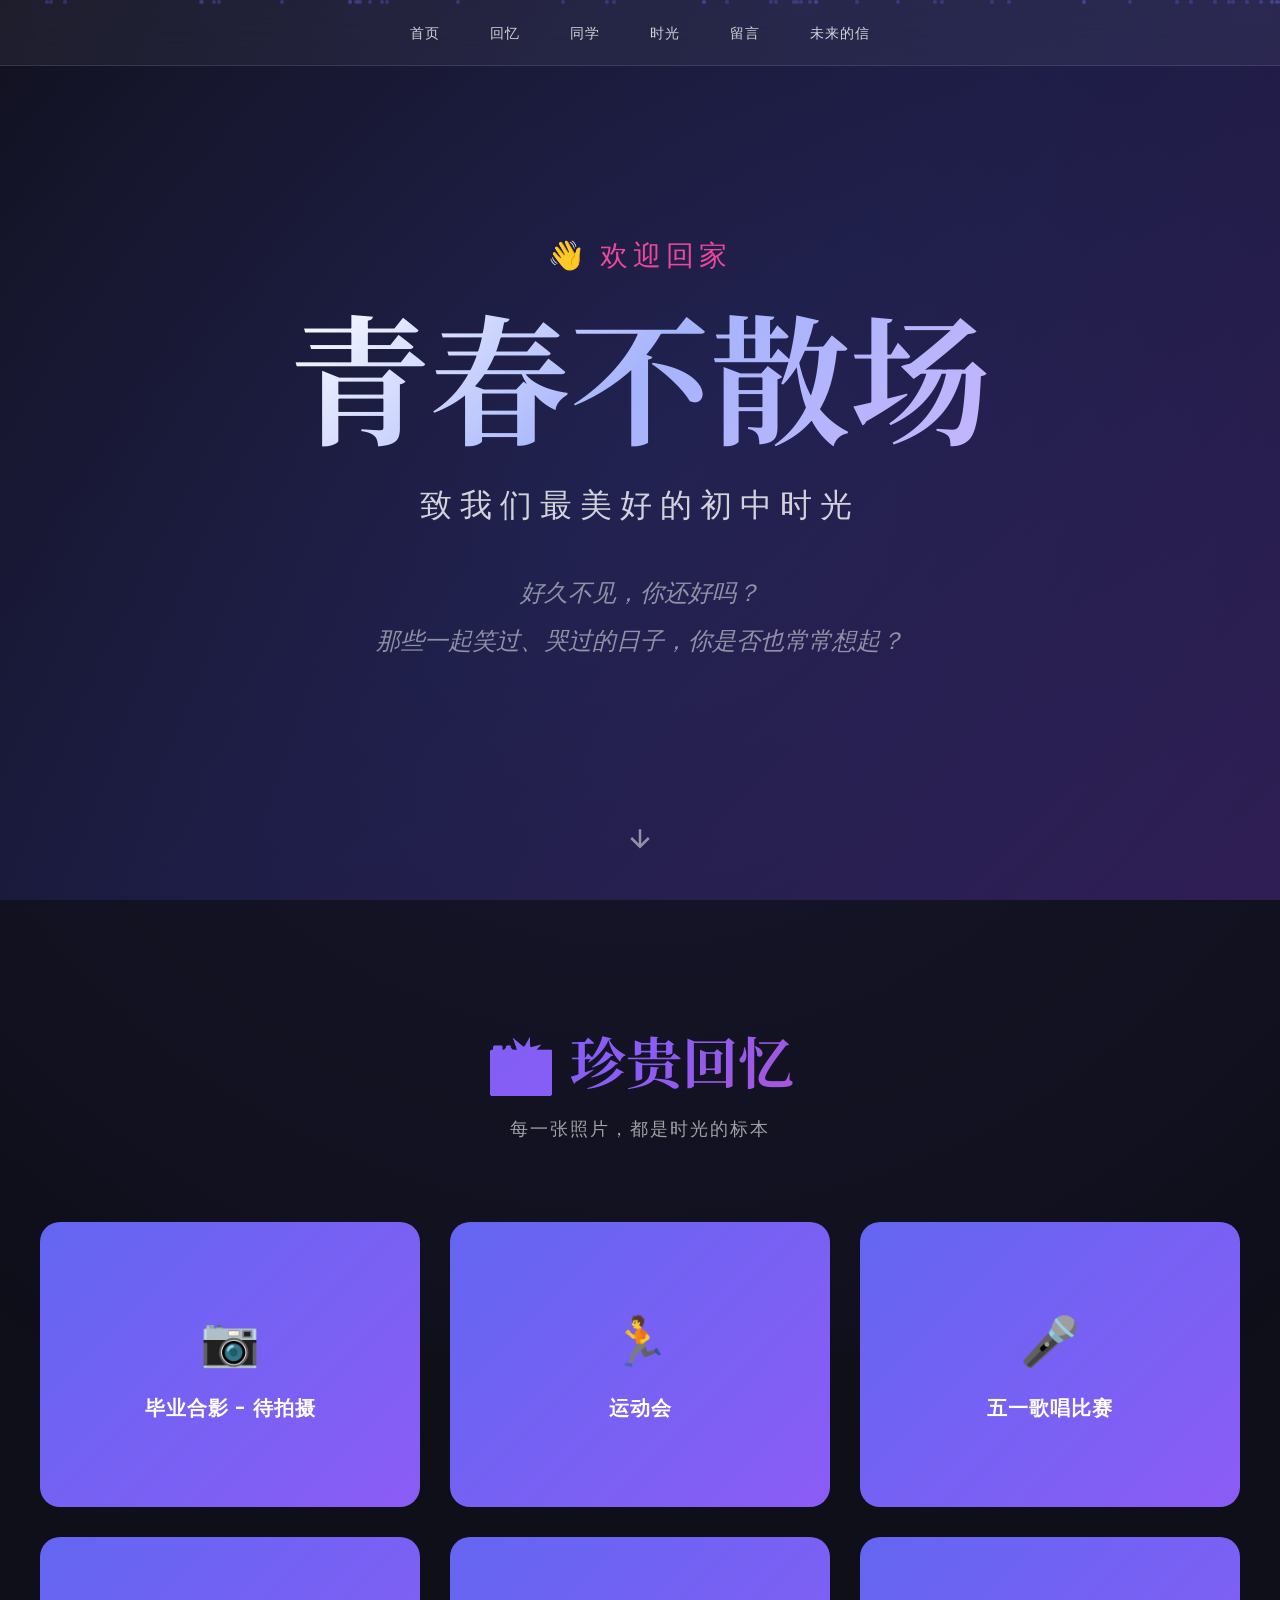
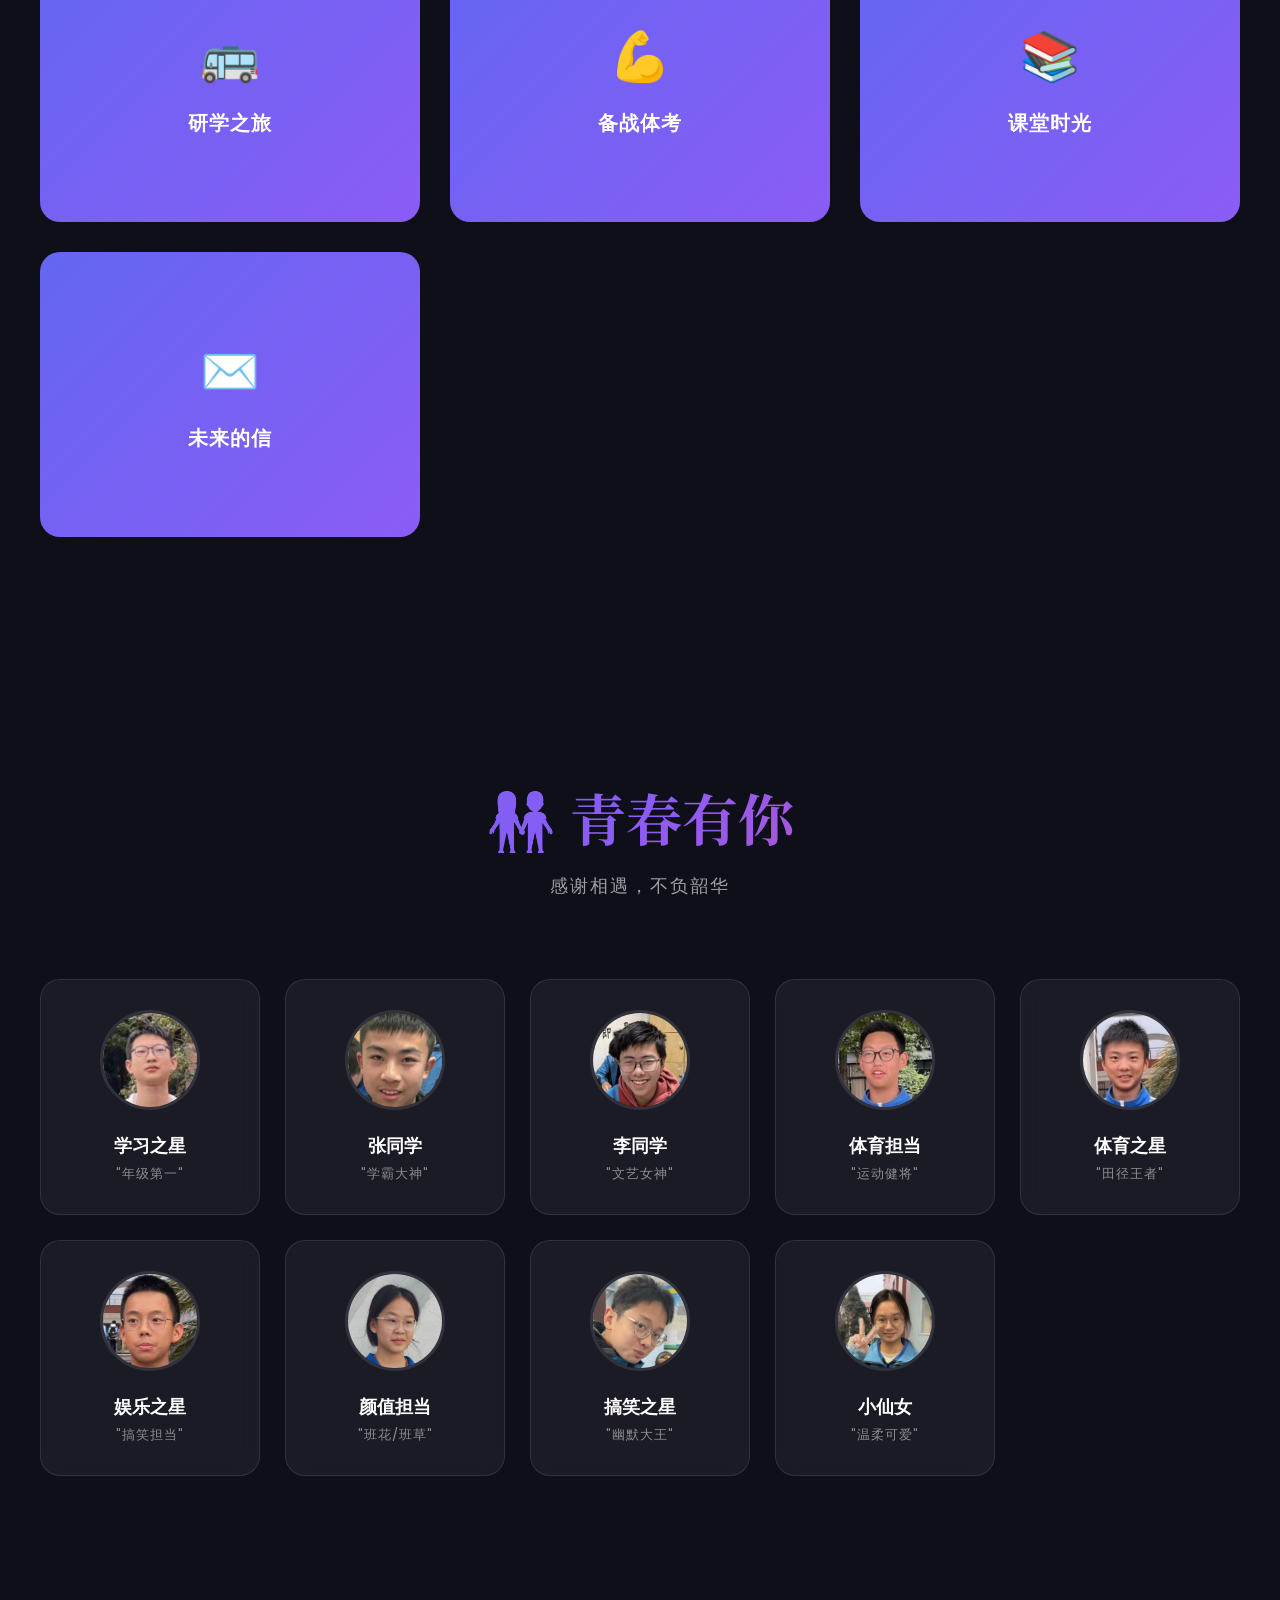
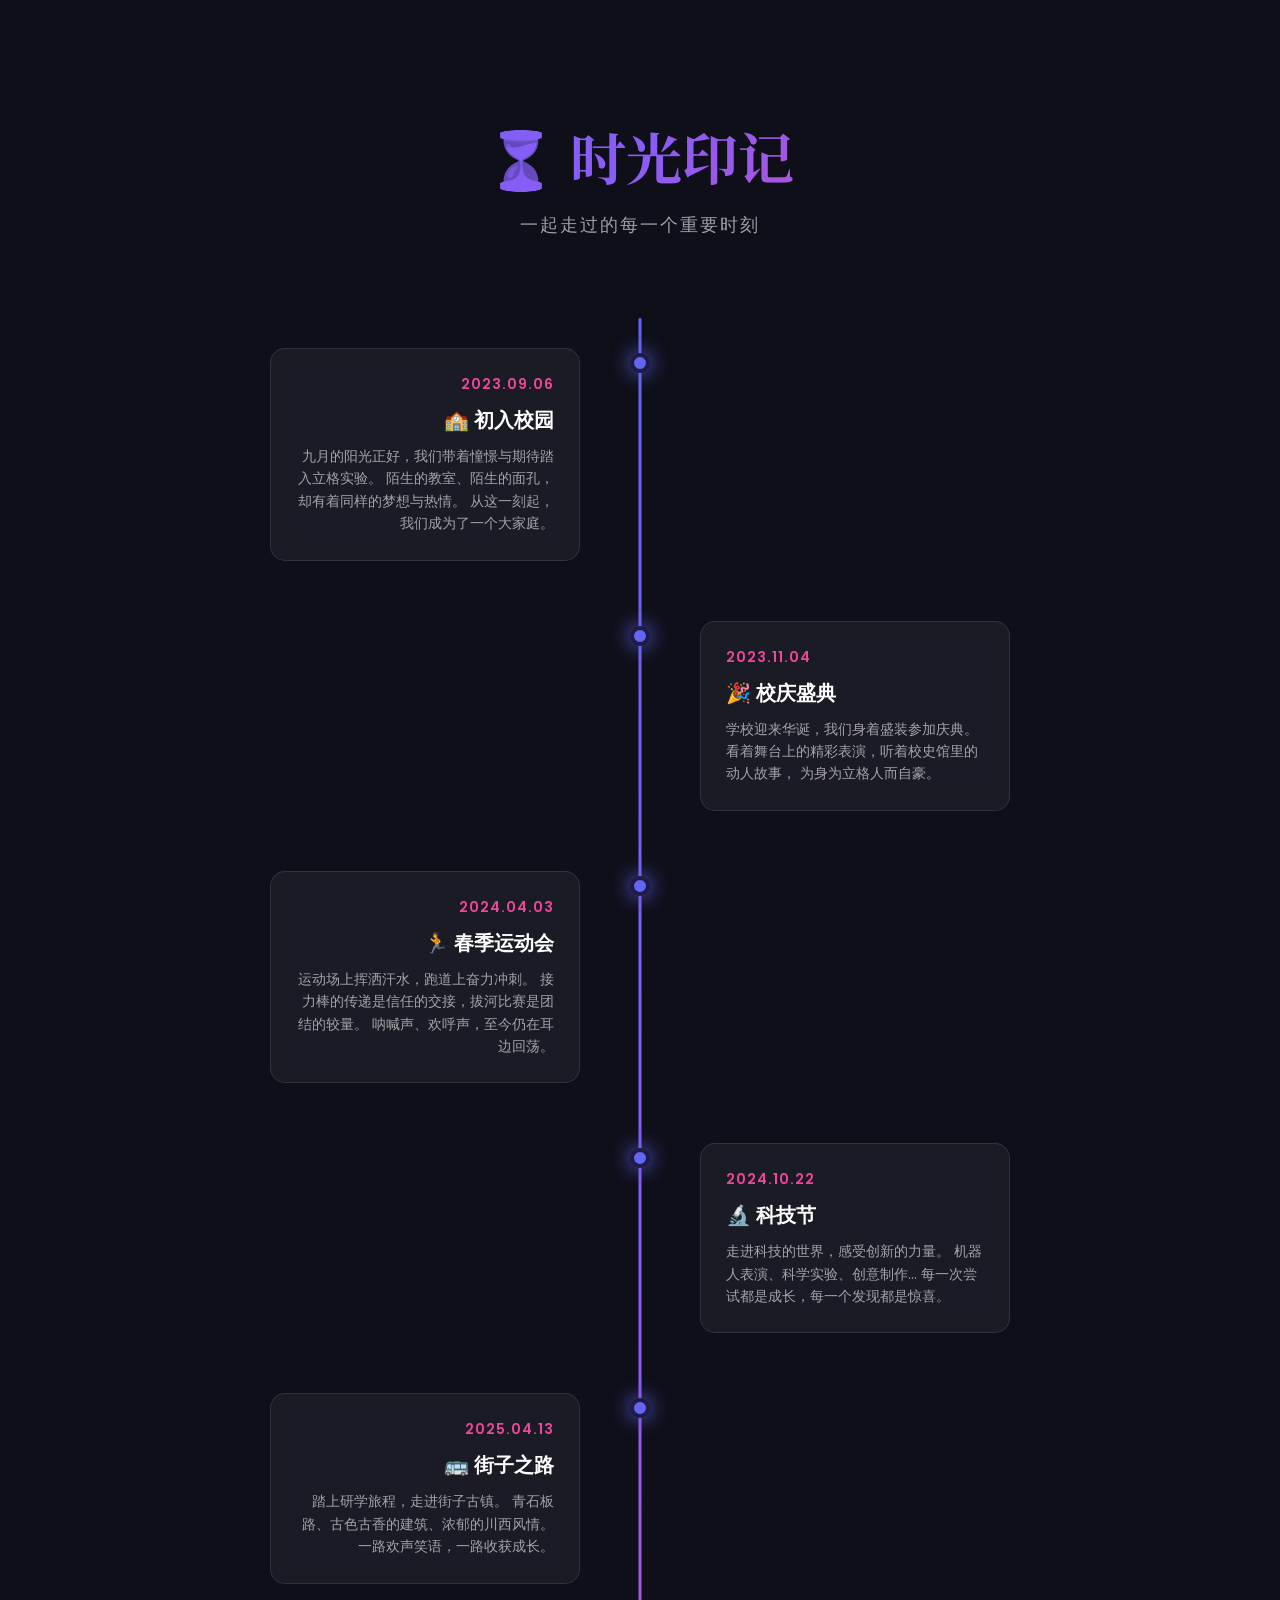
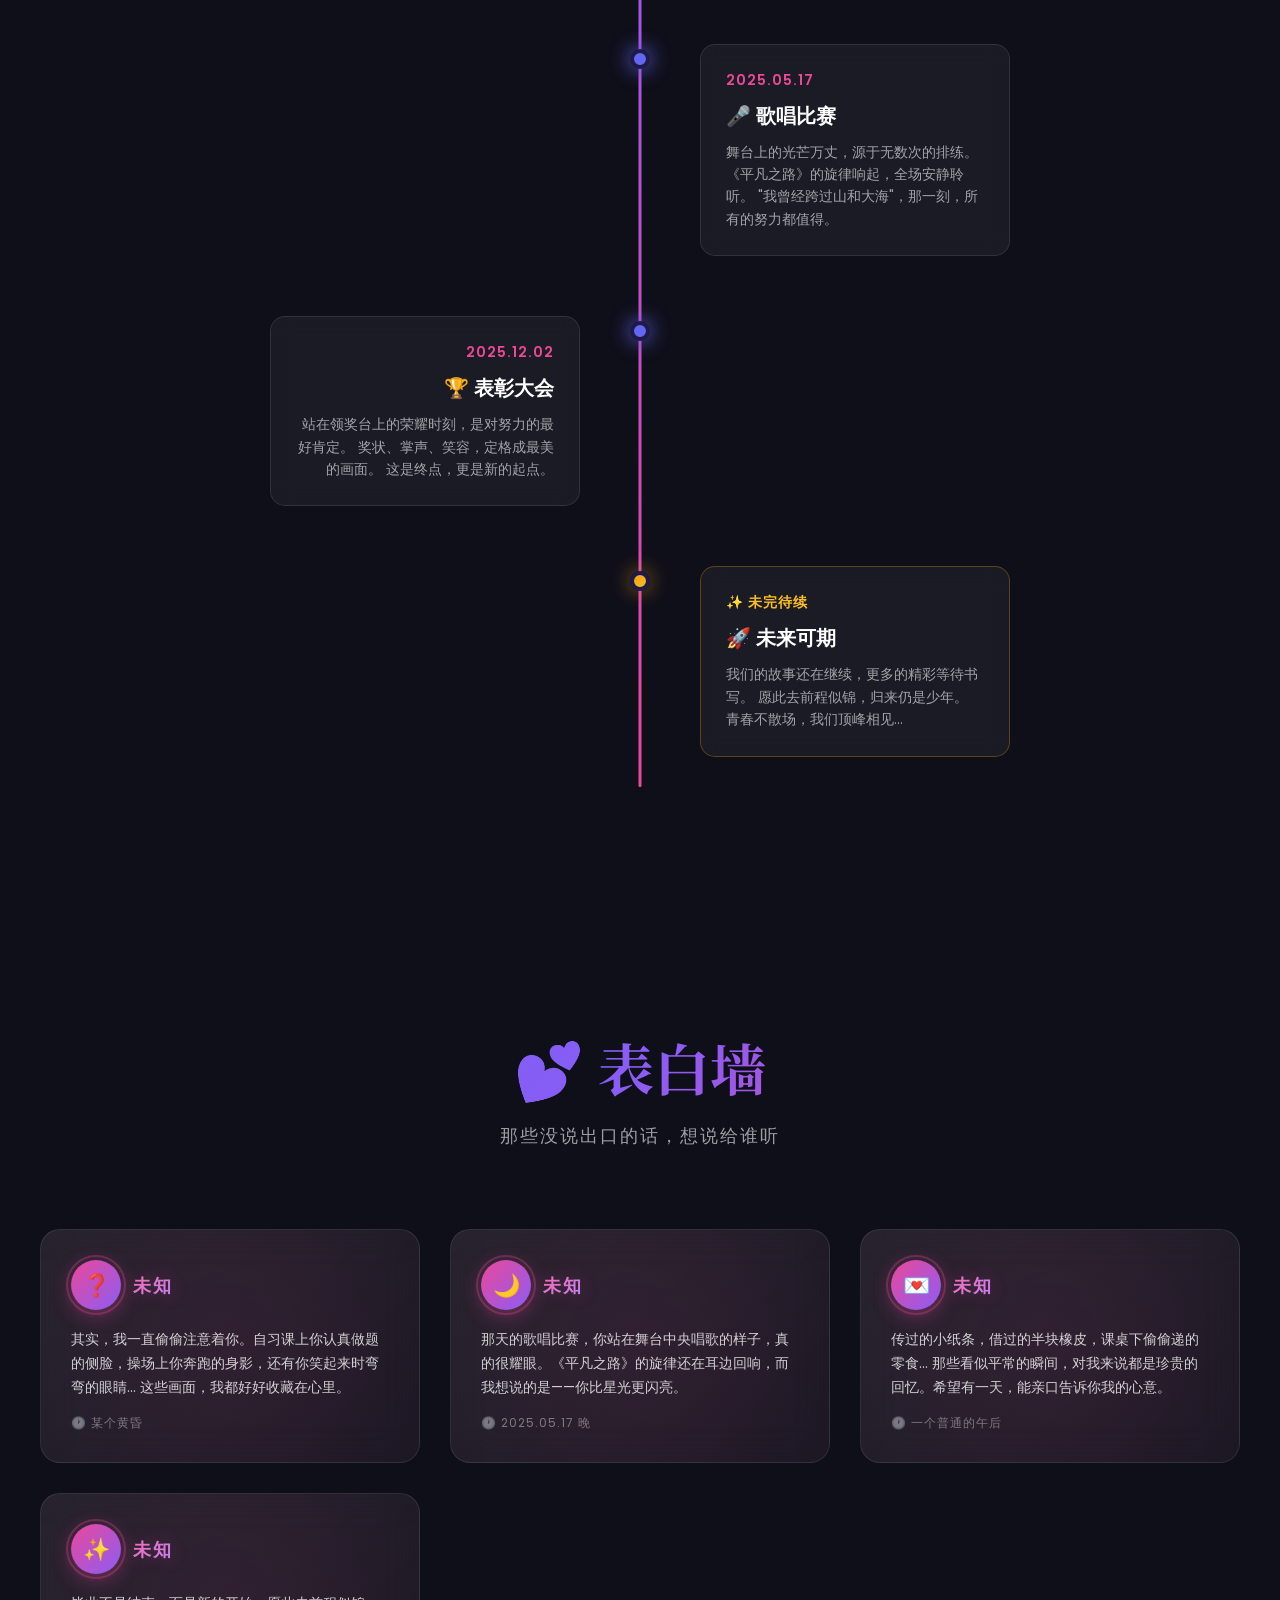
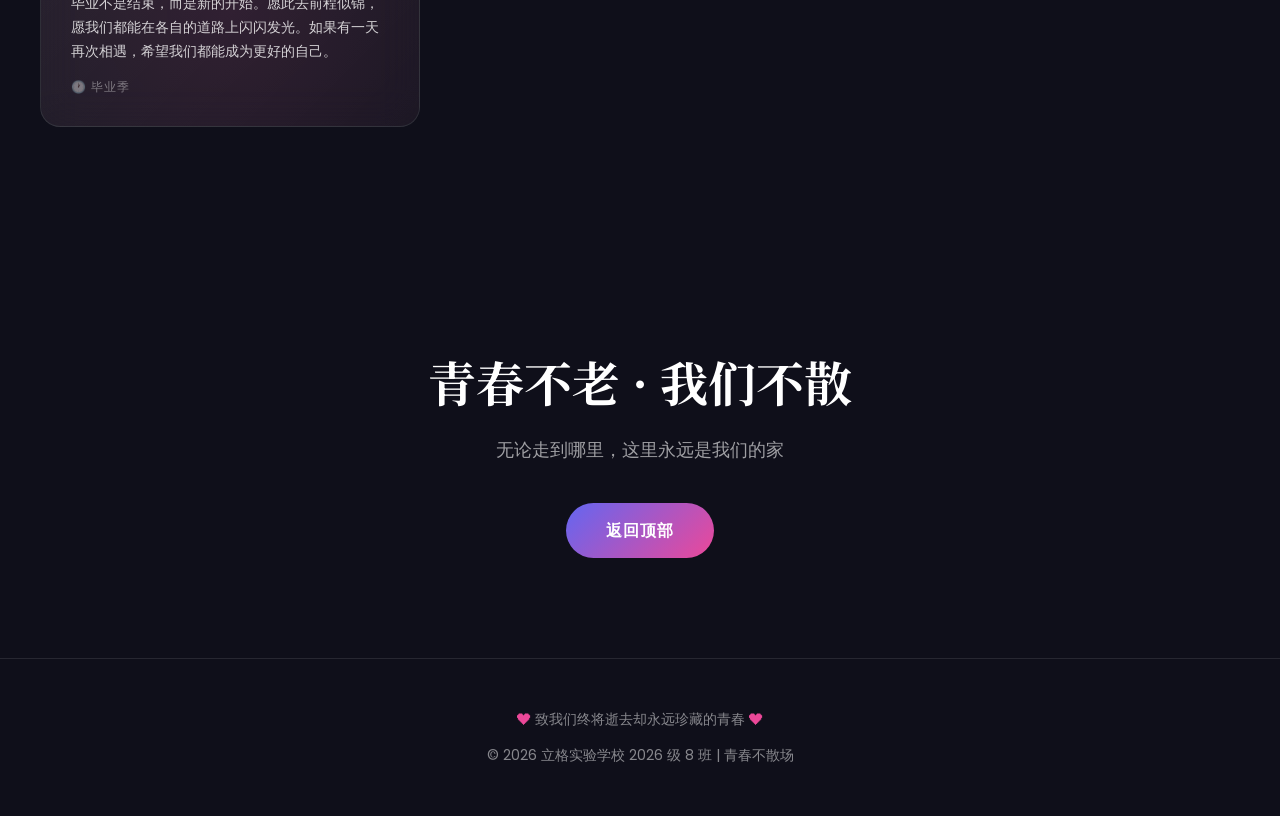
==== commit 47d4f23e: "Add files via upload" ====
--- a/index.html
+++ b/index.html
@@ -818,6 +818,7 @@
             <li><a href="#classmates">同学</a></li>
             <li><a href="#timeline">时光</a></li>
             <li><a href="#messages">留言</a></li>
+            <li><a href="future-letter.html">未来的信</a></li>
         </ul>
     </nav>
     
@@ -898,6 +899,15 @@
                     <div class="photo-overlay"><span>点击查看</span></div>
                 </div>
                 </a>
+                <a href="future-letter.html" style="text-decoration: none; color: inherit;">
+                <div class="photo-card fade-in">
+                    <div class="photo-content">
+                        <div class="photo-icon">✉️</div>
+                        <div class="photo-title">未来的信</div>
+                    </div>
+                    <div class="photo-overlay"><span>写信给未来</span></div>
+                </div>
+                </a>
             </div>
         </section>
         
@@ -1171,7 +1181,7 @@
         document.querySelectorAll('.fade-in, .timeline-item').forEach(el => {
             observer.observe(el);
         });
-        
+
         // 平滑滚动
         document.querySelectorAll('a[href^="#"]').forEach(anchor => {
             anchor.addEventListener('click', function (e) {
@@ -1183,5 +1193,9 @@
             });
         });
     </script>
+
+    <!-- 音乐播放器 -->
+    <link rel="stylesheet" href="css/music-player.css">
+    <script src="js/music-player.js"></script>
 </body>
 </html>
